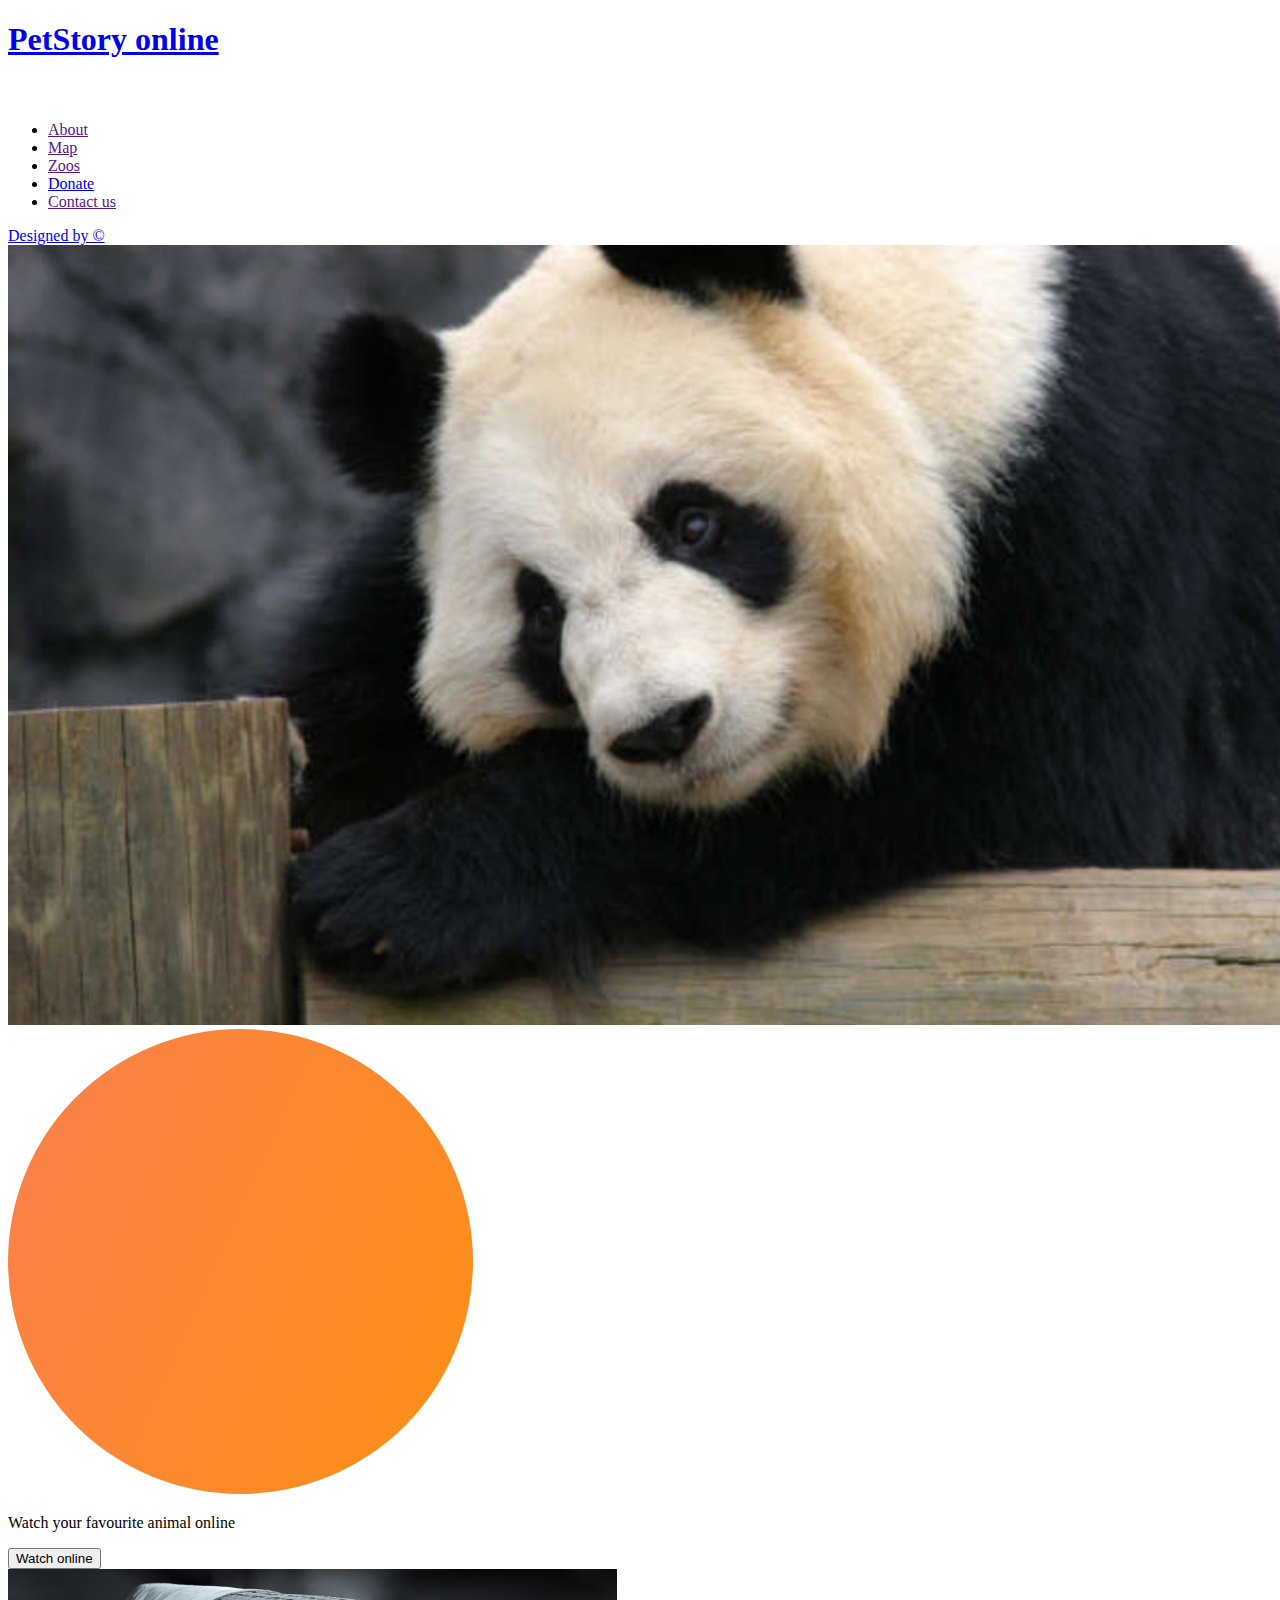
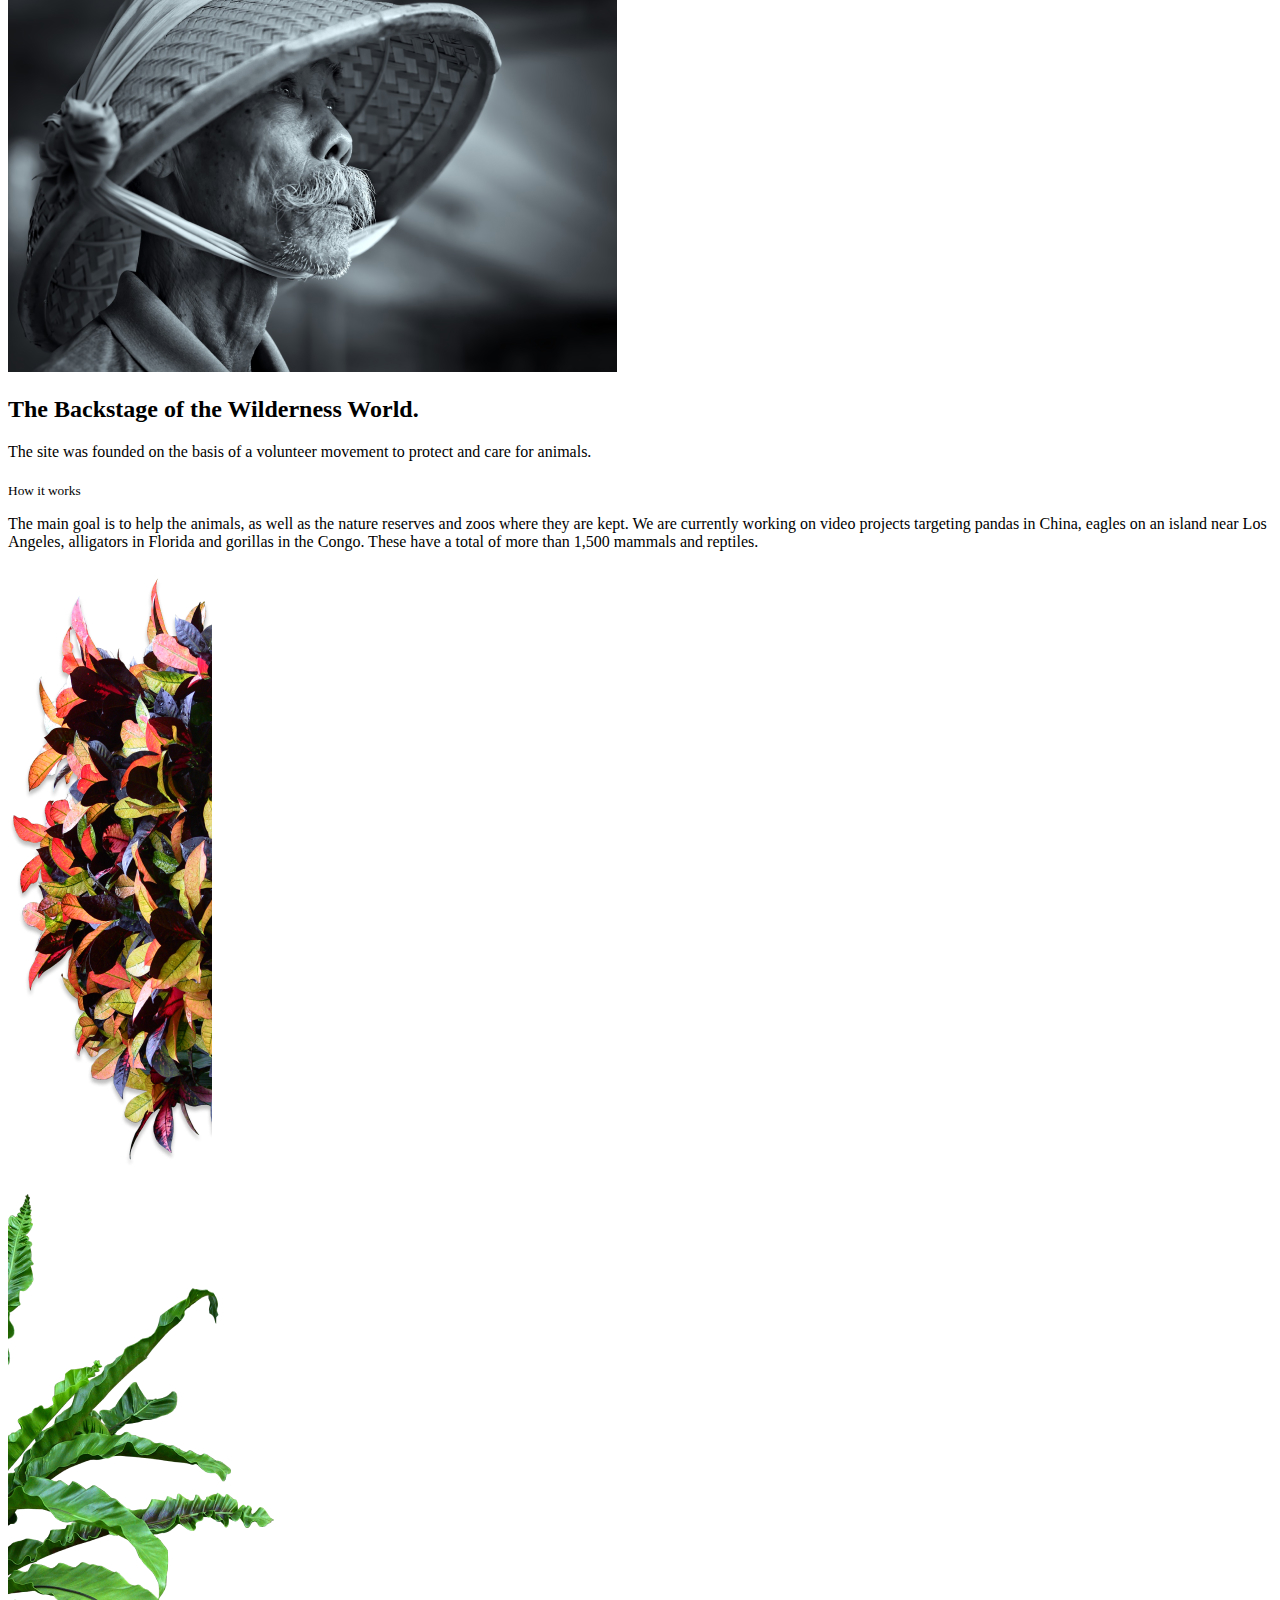
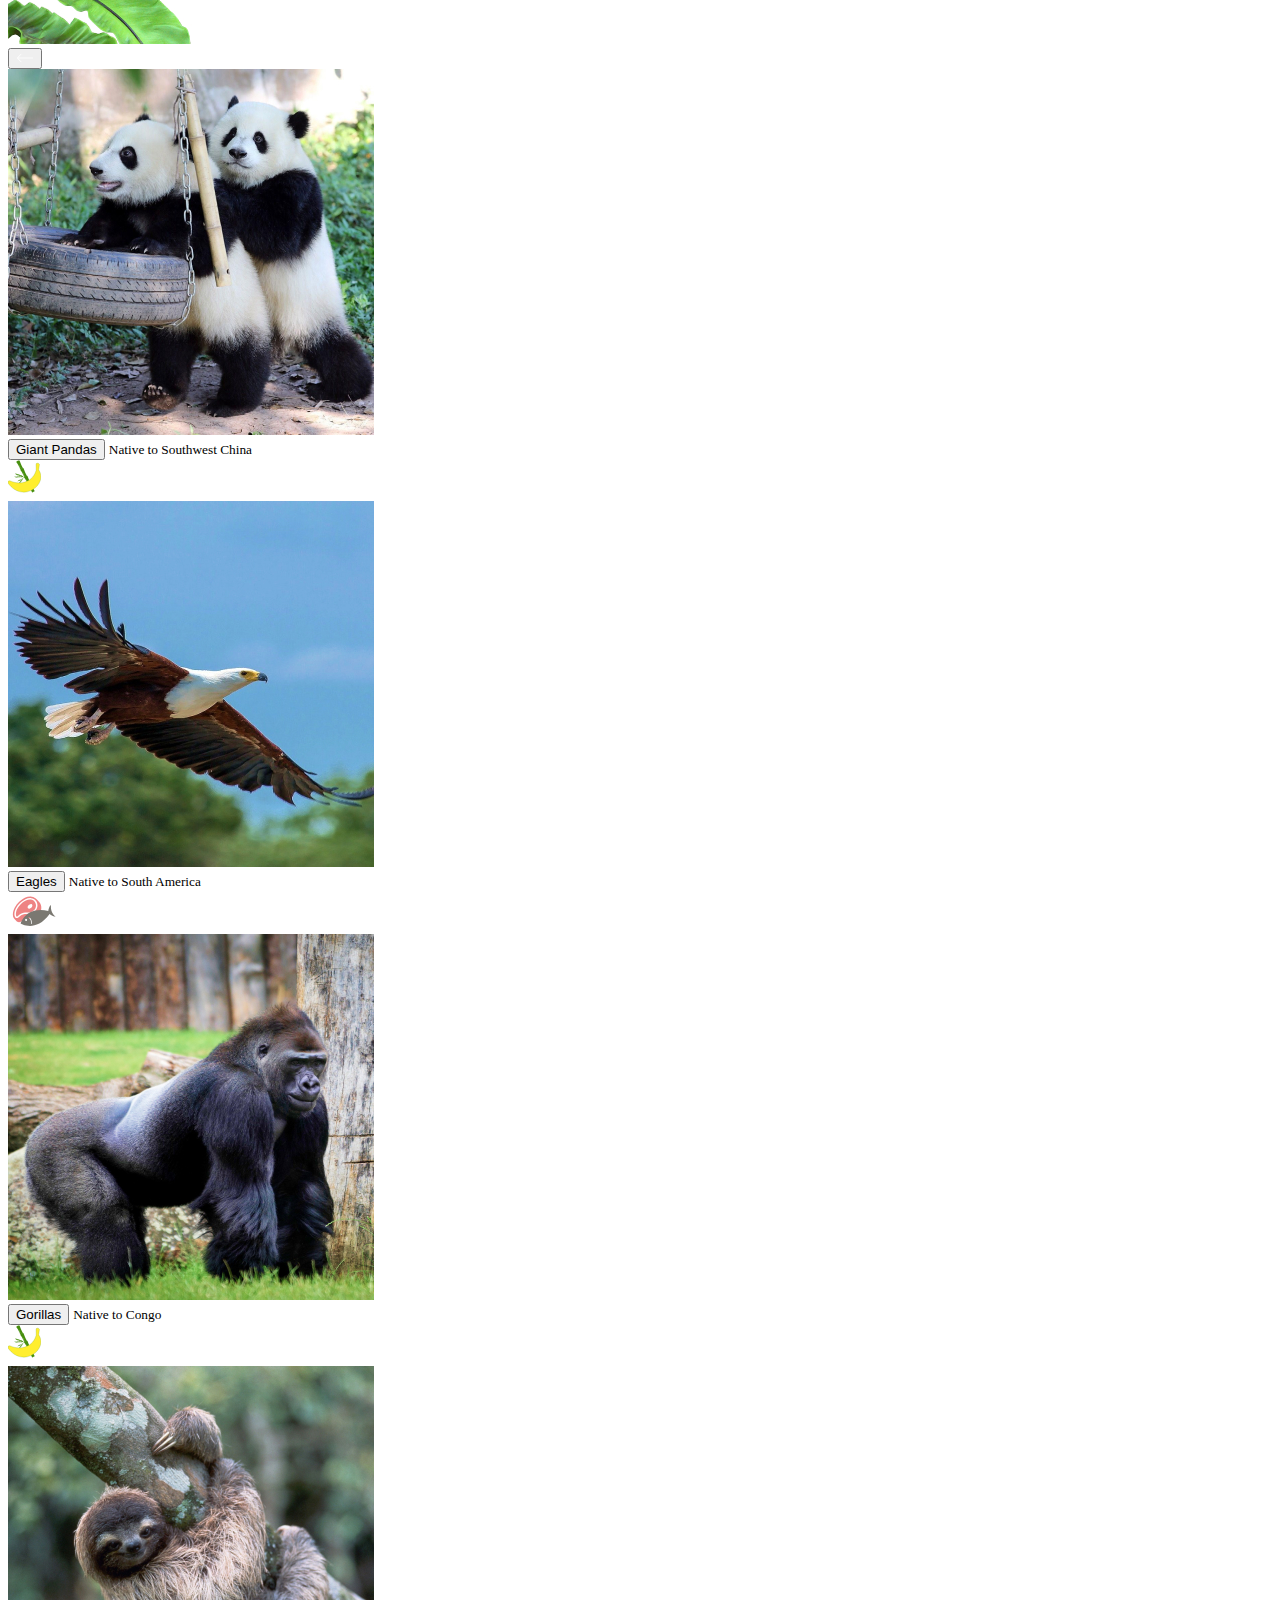
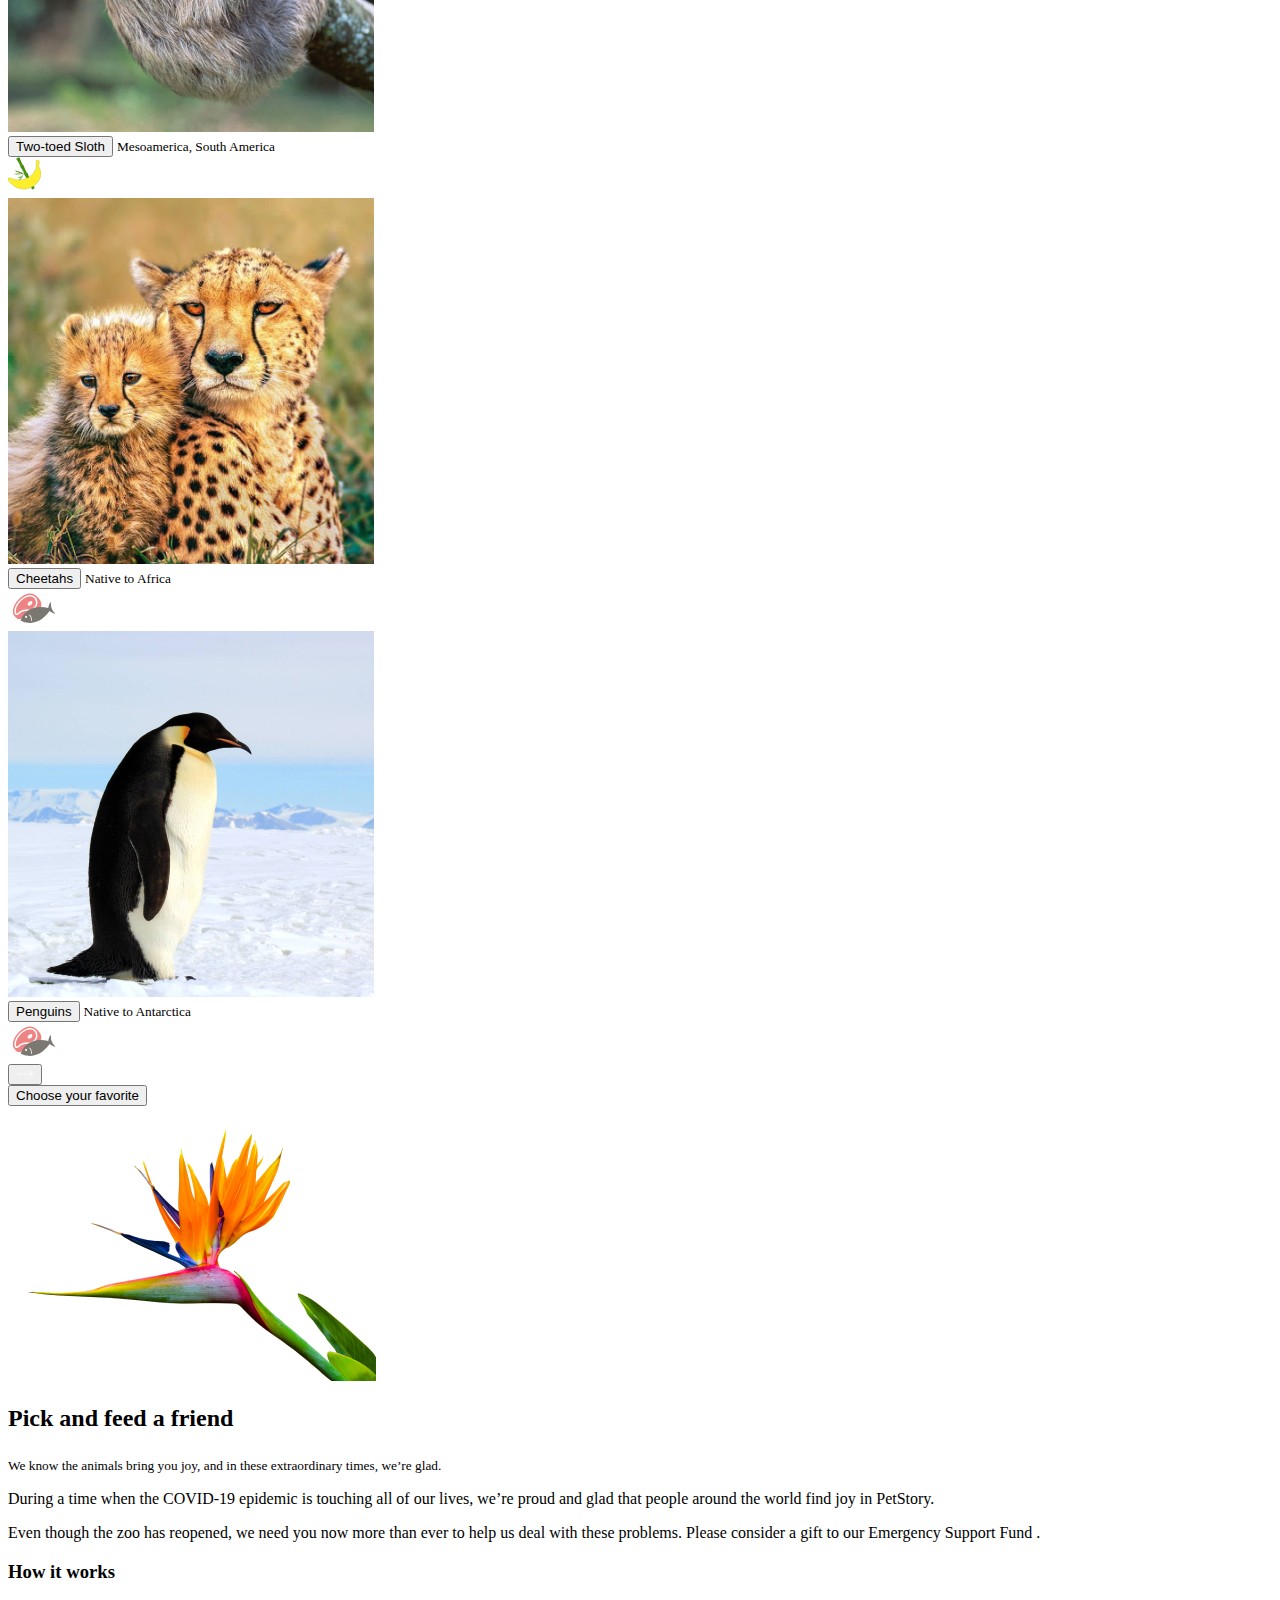
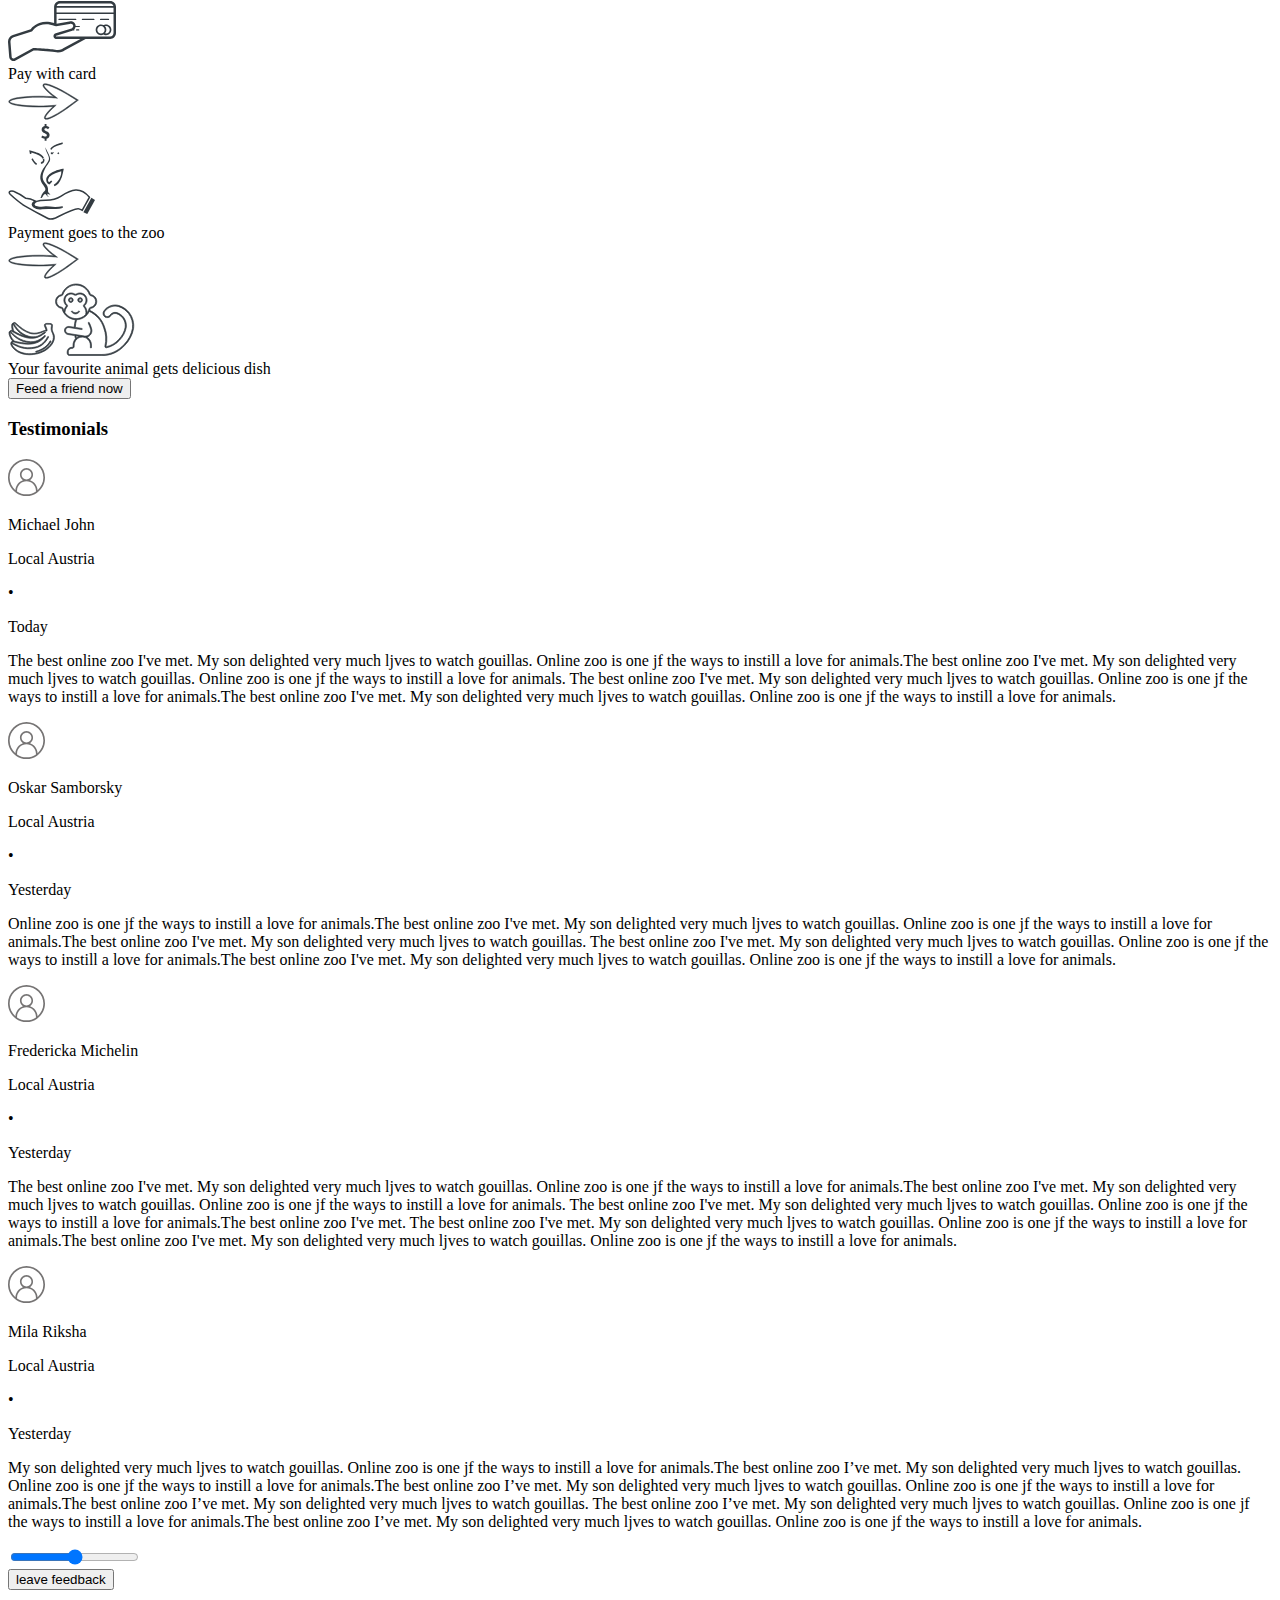
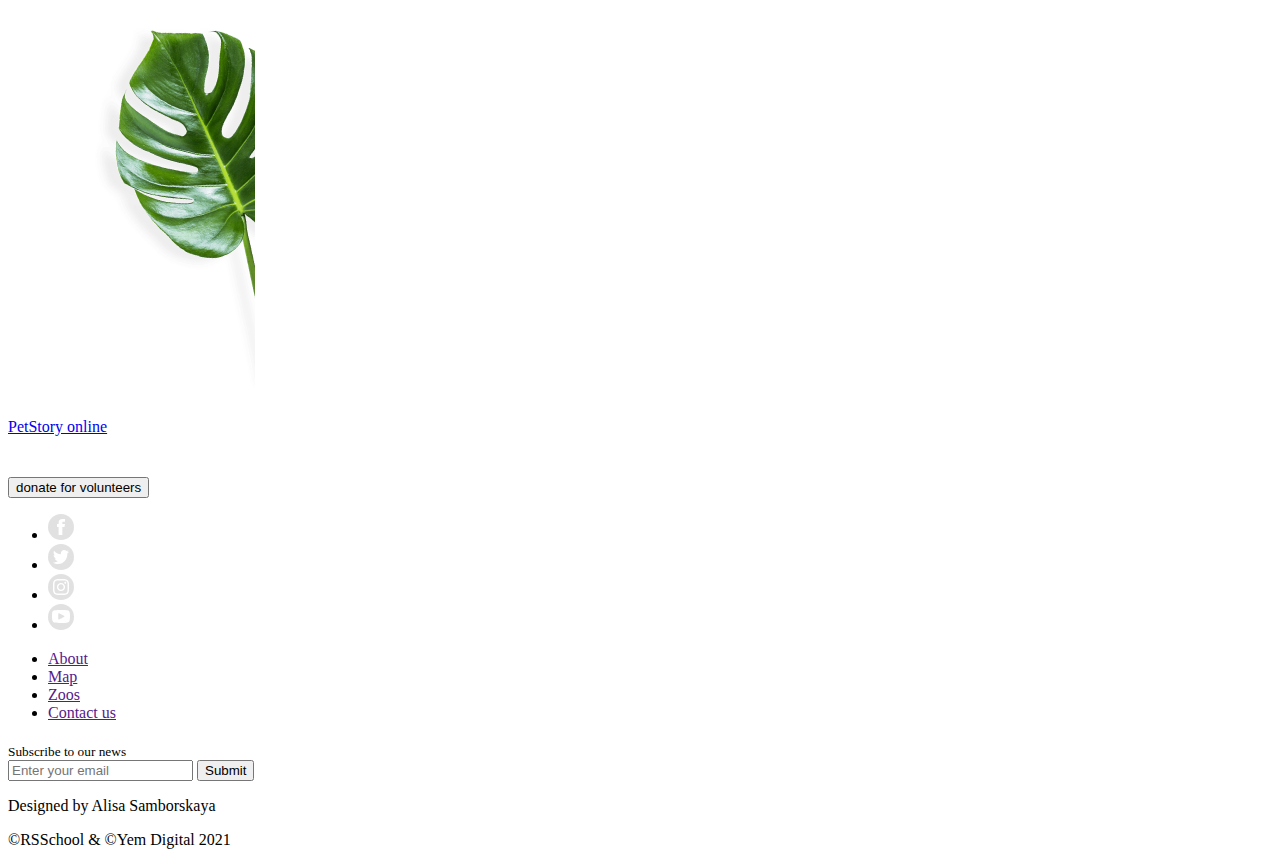
==== pages/petstory/index.html @ ee521a9a "feat: add html file petstory" ====
<!DOCTYPE html>
<html lang="en">
<head>
  <meta charset="UTF-8">
  <meta http-equiv="X-UA-Compatible" content="IE=edge">
  <meta name="viewport" content="width=device-width, initial-scale=1.0">
  <link rel="stylesheet" href="/pages/petstory/style.css">
  <link rel="preconnect" href="https://fonts.googleapis.com">
  <link rel="preconnect" href="https://fonts.gstatic.com" crossorigin>
  <link href="https://fonts.googleapis.com/css2?family=Roboto:wght@300;400;500;700&display=swap" rel="stylesheet">
  <title>Online ZOO</title>
</head>
<body>
  <div class="wrapper">
    <header class="header">
      <div class="header__container container">
        <nav class="header-menu">
          <div class="header-logo">
            <a href="/pages/petstory/index.html">
                <h1>PetStory online</h1>
            </a>
          </div>
          <div class="logo-bambuk">
            <img src="/assets/icons/header/bamboo.svg" alt="bamboo-icon">
          </div>
          <div>
            <ul class="menu-list">
              <li class="menu-item"><a class="menu-link"href="">About</a></li>
              <li class="menu-item"><a class="menu-link"href="">Map</a></li>
              <li class="menu-item"><a class="menu-link"href="">Zoos</a></li>
              <li class="menu-item"><a class="menu-link"href="/pages/donate/index.html">Donate</a></li>
              <li class="menu-item"><a class="menu-link"href="">Contact us</a></li>
            </ul>
          </div>
        </nav>
          <div class="header-designby">
            <a href="https://www.figma.com/file/jfEFwkXVj1WRq7sUHDr8os/PetStory-online">Designed by &#169</a>
          </div>
        </div>
      </header>
      </div>
        <main class="page">
          <section class="page-watchonline container">
            <div class="watchonline-mainimage">
              <img src="/assets/images/section watchonline/Giant Panda.jpeg" alt="Ellips">
            </div>
            <div class="watchonline-ellipse">
              <img src="/assets/images/section watchonline/Ellipse 6.svg" alt="Ellips">
            </div>
            <div class="watchonline-text">
              <p>Watch your <span>favourite</span> animal online</p>
            </div>
            <button class="watchonline-button button-orange button-orange_round" type="button">Watch online</button>
          </section>
          <section class="page-howitworks container">
            <div class="howitworks-block">
              <div class="howitworks-block_image">
                <img src="/assets/images/section howitworks/bamboo-cap.jpeg" alt="Ellips">
              </div>
              <div class="howitworks-block_text">
                <h2>The Backstage of the Wilderness World.</h2>
                <p>The site was founded on the basis of a volunteer movement to protect and care for animals.</p>
                <sub>How it works </sub>
                <p>The main goal is to help the animals, as well as the nature reserves and zoos where they are kept. We are currently working on video projects targeting pandas in China, eagles on an island near Los Angeles, alligators in Florida and gorillas in the Congo. These have a total of more than 1,500 mammals and reptiles.</p>
              </div>
            </div>
            <div class="howitworks-flower">
              <img src="/assets/images/section howitworks/flower_foto1.jpeg" alt="Flower">
            </div>
          </section>
          <section class="page-chooseanimal container">
            <div class="chooseanimal-flower_left">
              <img src="/assets/images/section chooseanimal/palm_foto.jpeg" alt="Palm">
            </div>
            <div class="chooseanimal-mainblock">
            <div class="chooseanimal-arrow">
              <button type="button"><img src="/assets/icons/section chooseanimal/arrow.svg" alt="Button with left arrow"></button>
            </div>
            <div class="chooseanimal-cards">
              <div class="chooseanimal-card">
                <div class="card-image">
                  <img src="/assets/images/section chooseanimal/giant-pandas.jpeg" alt="Giant pandas">
                </div>
                <div class="card-bottom">
                  <div class="bottom-text" >
                    <button class="bottom-button">Giant Pandas</button>
                    <small>Native to Southwest China</small>
                  </div>
                  <div class="bottom-icon">
                    <img src="/assets/icons/section chooseanimal/banana-bamboo_icon.svg" alt="Banana Icon">
                  </div>
                </div>
              </div>
              <div class="chooseanimal-card">
                <div class="card-image">
                  <img src="/assets/images/section chooseanimal/eagles.jpeg" alt="Eagles">
                </div>
                <div class="card-bottom">
                  <div class="bottom-text" >
                    <button class="bottom-button">Eagles</button>
                    <small>Native to South America</small>
                  </div>
                  <div class="bottom-icon">
                    <img src="/assets/icons/section chooseanimal/meet-fish_icon.svg" alt="Meat & Fish Icon">
                  </div>
                </div>
              </div>
              <div class="chooseanimal-card">
                <div class="card-image">
                  <img src="/assets/images/section chooseanimal/gorillas.jpeg" alt="Gorillas">
                </div>
                <div class="card-bottom">
                  <div class="bottom-text" >
                    <button class="bottom-button">Gorillas</button>
                    <small>Native to Congo</small>
                  </div>
                  <div class="bottom-icon">
                    <img src="/assets/icons/section chooseanimal/banana-bamboo_icon.svg" alt="Banana Icon">
                  </div>
                </div>
              </div>
              <div class="chooseanimal-card">
                <div class="card-image">
                  <img src="/assets/images/section chooseanimal/sloth.jpeg" alt="Sloth">
                </div>
                <div class="card-bottom">
                  <div class="bottom-text" >
                    <button class="bottom-button">Two-toed Sloth</button>
                    <small>Mesoamerica, South America</small>
                  </div>
                  <div class="bottom-icon">
                    <img src="/assets/icons/section chooseanimal/banana-bamboo_icon.svg" alt="BananaIcon">
                  </div>
                </div>
              </div>
              <div class="chooseanimal-card">
                <div class="card-image">
                  <img src="/assets/images/section chooseanimal/chitahs.png" alt="Cheetahs">
                </div>
                <div class="card-bottom">
                  <div class="bottom-text" >
                    <button class="bottom-button">Cheetahs</button>
                    <small>Native to Africa</small>
                  </div>
                  <div class="bottom-icon">
                    <img src="/assets/icons/section chooseanimal/meet-fish_icon.svg" alt="Meat & Fish Icon">
                  </div>
                </div>
              </div>
              <div class="chooseanimal-card">
                <div class="card-image">
                  <img src="/assets/images/section chooseanimal/penguins.jpeg" alt="Penguins">
                </div>
                <div class="card-bottom">
                  <div class="bottom-text" >
                    <button class="bottom-button">Penguins</button>
                    <small>Native to Antarctica</small>
                  </div>
                  <div class="bottom-icon">
                    <img src="/assets/icons/section chooseanimal/meet-fish_icon.svg" alt="Meat & Fish Icon">
                  </div>
                </div>
              </div>
            </div>
            <div class="chooseanimal-arrow">
              <button type="button"><img src="/assets/icons/section chooseanimal/arrow2.svg" alt="Button with right arrow"></button>
            </div>
            </div>
            <div class="chooseanima-button">
              <button class="button-orange button-orange_round" type="button">Choose your favorite</button>
            </div>
            <div class="chooseanimal-flower_right">
              <img src="/assets/images/section chooseanimal/strelitzia 1.jpeg" alt="Strelitzia">
            </div>
          </section>
          <section class="page-feedfriend container">
            <div class="feedfriend-mainblock">
              <div class="feedfriend-blocktext">
                <h2>Pick and feed a friend</h2>
                <div class="feedfriend-text">
                  <div class="text-firstpart">
                    <sub>We know the animals bring you joy, and in these extraordinary times, we’re glad.</sub>
                  </div>
                  <div class="text-secondpart">
                    <p>During a time when the COVID-19 epidemic is touching all of our lives, we’re proud and glad that people around the world find joy in PetStory.</p>
                  </div>
                  <div class="text-thirdpart">
                    <p>Even though the zoo has reopened, we need you now more than ever to help us deal with these problems. Please consider a gift to our Emergency Support Fund . </p>
                  </div>
                </div>
              </div>
              <div class="feedfriend-schema">
                <h3>How it works </h3>
                <div class="schema-cards">
                  <div class="schema-card">
                    <div class="card-icon"><img src="/assets/icons/section feedfriend/pay.svg" alt="Pay icon"></div>
                    <div class="card-iconpay">Pay with card</div>
                  </div>
                  <div class="card-iconarrow">
                    <img src="/assets/icons/section feedfriend/arrow.svg" alt="Arrow">
                  </div>
                  <div class="schema-card">
                    <div class="card-icon"><img src="/assets/icons/section feedfriend/zoo.svg" alt="Zoo icon"></div>
                    <div class="card-iconpay">Payment goes to the zoo</div>
                  </div>
                  <div class="card-iconarrow">
                    <img src="/assets/icons/section feedfriend/arrow.svg" alt="Arrow">
                  </div>
                  <div class="schema-card">
                    <div class="card-icon"><img src="/assets/icons/section feedfriend/monkey.svg" alt="Monkey icon"></div>
                    <div class="card-iconpay">Your favourite animal gets delicious dish</div>
                  </div>
                </div>
              </div>
            <div class="feedfriend-button">
              <button class="button-orange button-orange_round" type="button">Feed a friend now</button>
            </div>

            </div>
          </section>
          <section class="page-testimonials container">
            <div class="testimonials-mainblock">

              <h3>Testimonials</h3>

              <div class="testimonials-cards">
                <div class="testimonials-card">
                  <div class="testimonials-cardtop">
                    <div class="testimonials-cardicon">
                      <img src="/assets/icons/section testimonials/user_icon.svg" alt="User icon">
                    </div>
                    <div class="card-top top-text">
                      <div class="top-name"></div>
                      <p>Michael John</p>
                      <div class="top-country">
                        <p>Local Austria</p>
                        <p>•</p>
                        <p>Today</p>
                      </div>
                    </div>
                  </div>
                  <div class="top-details">
                    <p>The best online zoo I&apos;ve met. My son delighted very much ljves to watch gouillas. Online zoo is one jf the ways to instill a love for animals.The best online zoo I&apos;ve met. My son delighted very much ljves to watch gouillas. Online zoo is one jf the ways to instill a love for animals.
                      The best online zoo I&apos;ve met. My son delighted very much ljves to watch gouillas. Online zoo is one jf the ways to instill a love for animals.The best online zoo I&apos;ve met. My son delighted very much ljves to watch gouillas. Online zoo is one jf the ways to instill a love for animals.
                    </p>
                  </div>
                </div>
                <div class="testimonials-card">
                  <div class="testimonials-cardtop">
                    <div class="testimonials-cardicon">
                      <img src="/assets/icons/section testimonials/user_icon.svg" alt="User icon">
                    </div>
                    <div class="card-top top-text">
                      <div class="top-name"></div>
                      <p>Oskar Samborsky</p>
                      <div class="top-country">
                        <p>Local Austria</p>
                        <p>•</p>
                        <p>Yesterday</p>
                      </div>
                    </div>
                  </div>
                  <div class="top-details">
                    <p>Online zoo is one jf the ways to instill a love for animals.The best online zoo I&apos;ve met. My son delighted very much ljves to watch gouillas. Online zoo is one jf the ways to instill a love for animals.The best online zoo I&apos;ve met. My son delighted very much ljves to watch gouillas.
                      The best online zoo I&apos;ve met. My son delighted very much ljves to watch gouillas. Online zoo is one jf the ways to instill a love for animals.The best online zoo I&apos;ve met. My son delighted very much ljves to watch gouillas. Online zoo is one jf the ways to instill a love for animals.
                    </p>
                  </div>
                </div>
                <div class="testimonials-card">
                  <div class="testimonials-cardtop">
                    <div class="testimonials-cardicon">
                      <img src="/assets/icons/section testimonials/user_icon.svg" alt="User icon">
                    </div>
                    <div class="card-top top-text">
                      <div class="top-name"></div>
                      <p>Fredericka Michelin</p>
                      <div class="top-country">
                        <p>Local Austria</p>
                        <p>•</p>
                        <p>Yesterday</p>
                      </div>
                    </div>
                  </div>
                  <div class="top-details">
                    <p>The best online zoo I&apos;ve met. My son delighted very much ljves to watch gouillas. Online zoo is one jf the ways to instill a love for animals.The best online zoo I&apos;ve met. My son delighted very much ljves to watch gouillas. Online zoo is one jf the ways to instill a love for animals.
                      The best online zoo I&apos;ve met. My son delighted very much ljves to watch gouillas. Online zoo is one jf the ways to instill a love for animals.The best online zoo I&apos;ve met.
                      The best online zoo I&apos;ve met. My son delighted very much ljves to watch gouillas. Online zoo is one jf the ways to instill a love for animals.The best online zoo I&apos;ve met. My son delighted very much ljves to watch gouillas. Online zoo is one jf the ways to instill a love for animals.
                    </p>
                  </div>
                </div>
                <div class="testimonials-card">
                  <div class="testimonials-cardtop">
                    <div class="testimonials-cardicon">
                      <img src="/assets/icons/section testimonials/user_icon.svg" alt="User icon">
                    </div>
                    <div class="card-top top-text">
                      <div class="top-name"></div>
                      <p>Mila Riksha</p>
                      <div class="top-country">
                        <p>Local Austria</p>
                        <p>•</p>
                        <p>Yesterday</p>
                      </div>
                    </div>
                  </div>
                  <div class="top-details">
                    <p>My son delighted very much ljves to watch gouillas. Online zoo is one jf the ways to instill a love for animals.The best online zoo I’ve met. My son delighted very much ljves to watch gouillas. Online zoo is one jf the ways to instill a love for animals.The best online zoo I’ve met. My son delighted very much ljves to watch gouillas. Online zoo is one jf the ways to instill a love for animals.The best online zoo I’ve met. My son delighted very much ljves to watch gouillas.
                      The best online zoo I’ve met. My son delighted very much ljves to watch gouillas. Online zoo is one jf the ways to instill a love for animals.The best online zoo I’ve met. My son delighted very much ljves to watch gouillas. Online zoo is one jf the ways to instill a love for animals.
                    </p>
                  </div>
                </div>
              </div>
              <div class="testimonials-progressbar">
                <input type="range">
              </div>
              <div class="testimonials-button">
                <button class="button-orange" type="button">leave feedback</button>
              </div>
              <div class="testimonials-flower">
                <img src="/assets/images/section testimonials/leav_foto.jpeg" alt="Leaf">
              </div>
            </section>
          </div>
        </main>
        <footer class="footer container">
          <div class="footer-mainblock">
            <div class="footer-contactus">
              <div class="footer-logo">
                <a href="/pages/petstory/index.html">
                <p>PetStory online</p>
                </a>
              </div>
              <div class="footerlogo-bambuk">
                <img src="/assets/icons/header/bamboo.svg" alt="bamboo-icon">
              </div>
              <div class="footer-button">
                <button class="button-orange" type="button">donate for volunteers</button>
              </div>
              <div class="footer-contactlist">
                <ul>
                  <li class="contactlist-item"><img src="/assets/icons/footer/facebook.svg" alt="Facebook"></li>
                  <li class="contactlist-item"><img src="/assets/icons/footer/twitter.svg" alt="Twitter"></li>
                  <li class="contactlist-item"><img src="/assets/icons/footer/instagram.svg" alt="Instagram"></li>
                  <li class="contactlist-item"><img src="/assets/icons/footer/youtube.svg" alt="YouTube"></li>
                </ul>
              </div>
            </div>

            <div class="footer-navigation">
              <nav>
                <ul class="footernav-list">
                  <li class="footernav-item"><a class="menu-link"href="">About</a></li>
                  <li class="footernav-item"><a class="menu-link"href="">Map</a></li>
                  <li class="footernav-item"><a class="menu-link"href="">Zoos</a></li>
                  <li class="footernav-item"><a class="menu-link"href="">Contact us</a></li>
                </ul>
              </nav>
            </div>
            <div class="footer-subscribe">
              <div class="footersub">
                <sub>Subscribe to our news</sub>
                <div class="footersubs-email">
                  <input type="email" placeholder="Enter your email" >
                  <button type="button">Submit</button>
                </div>
              </div>
              <div class="footer-designedby">
                <p>Designed by Alisa Samborskaya</p>
                <p>©RSSchool & ©Yem Digital 2021</p>
              </div>
            </div>
          </div>
        </footer>
  </div>
</body>
</html>
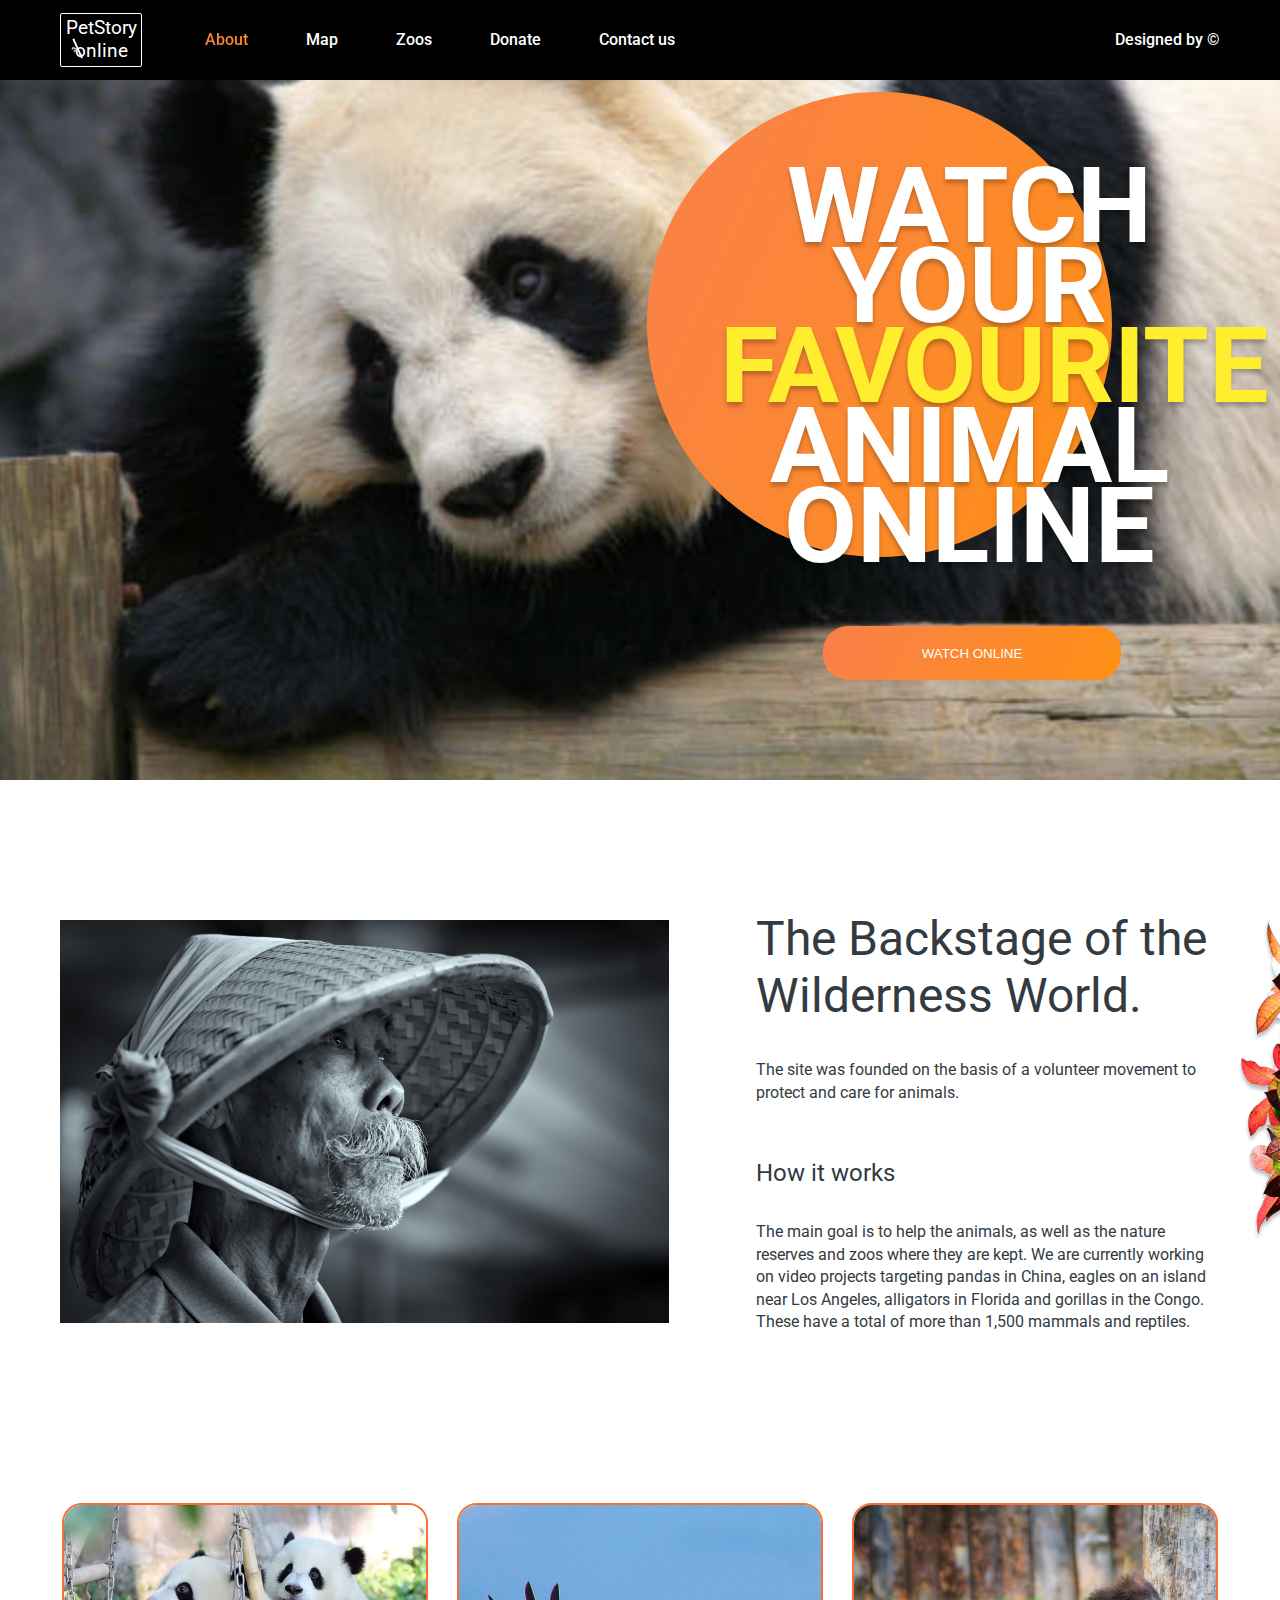
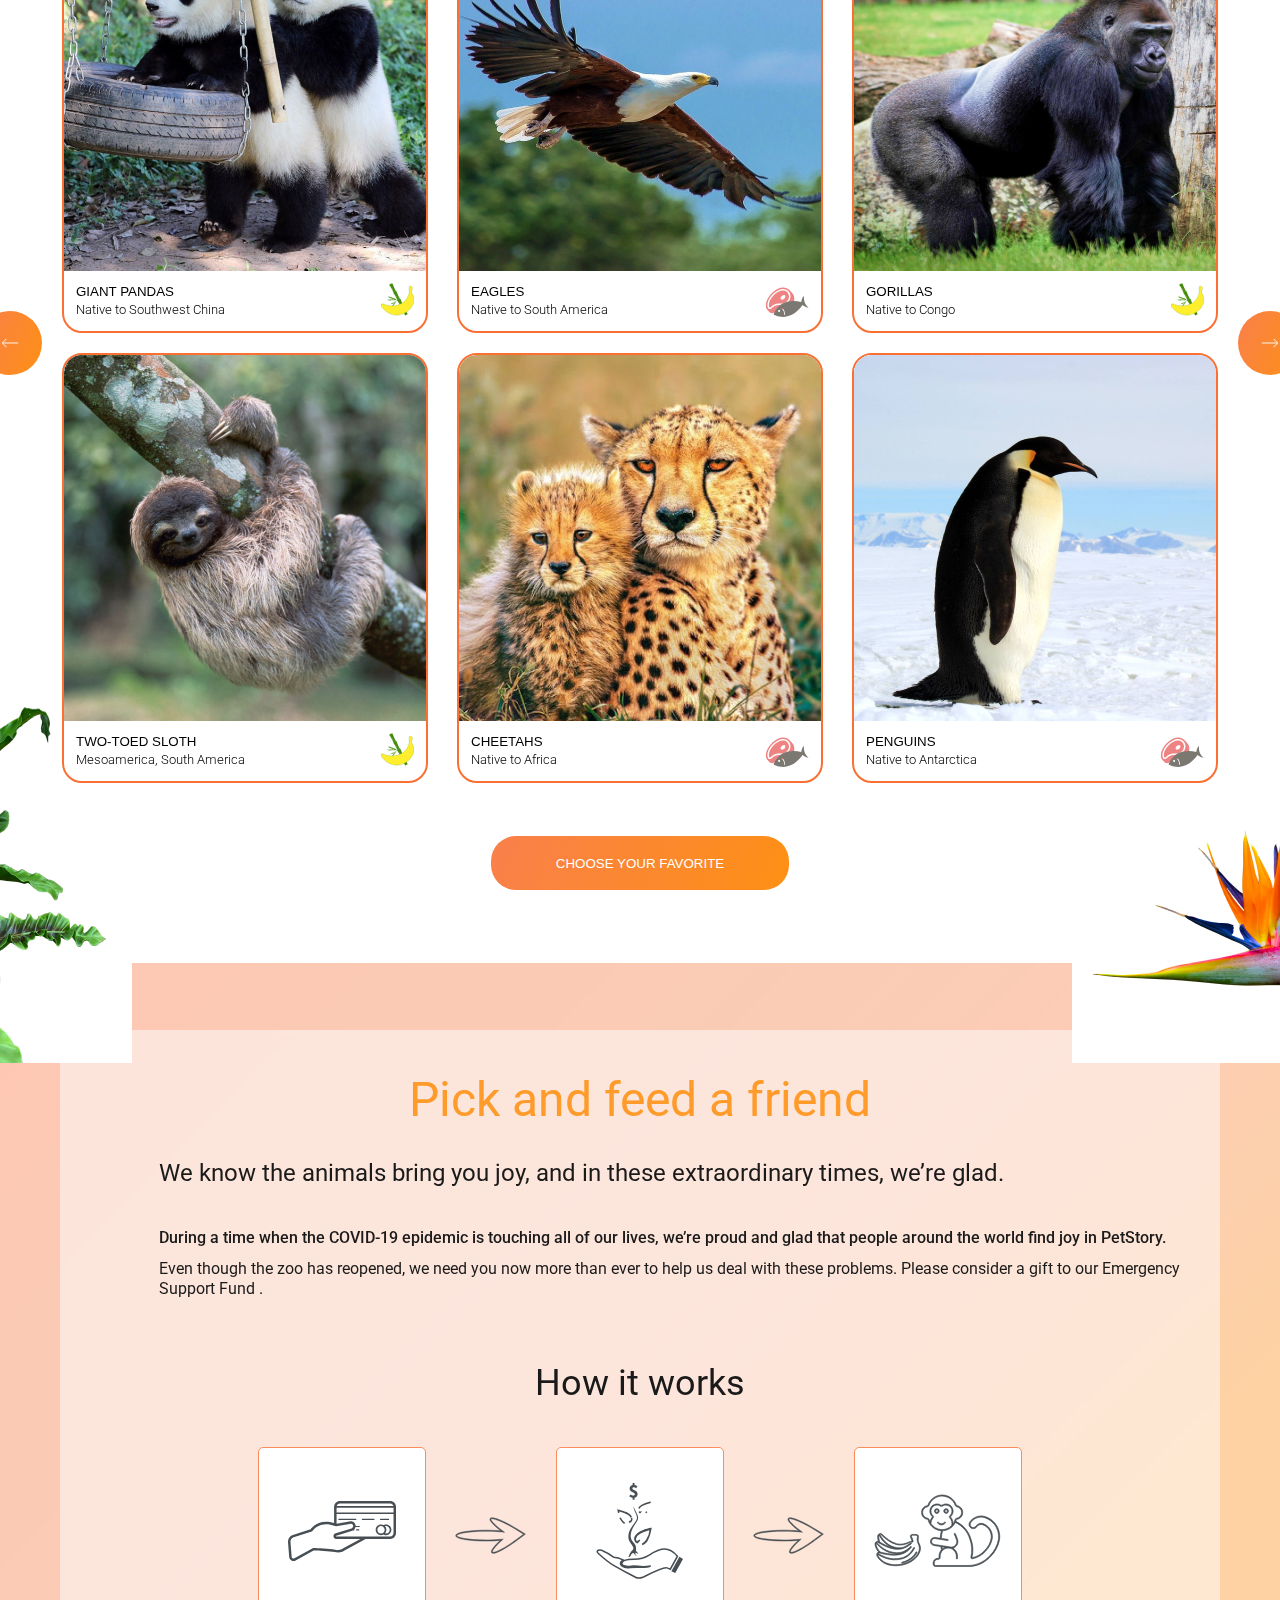
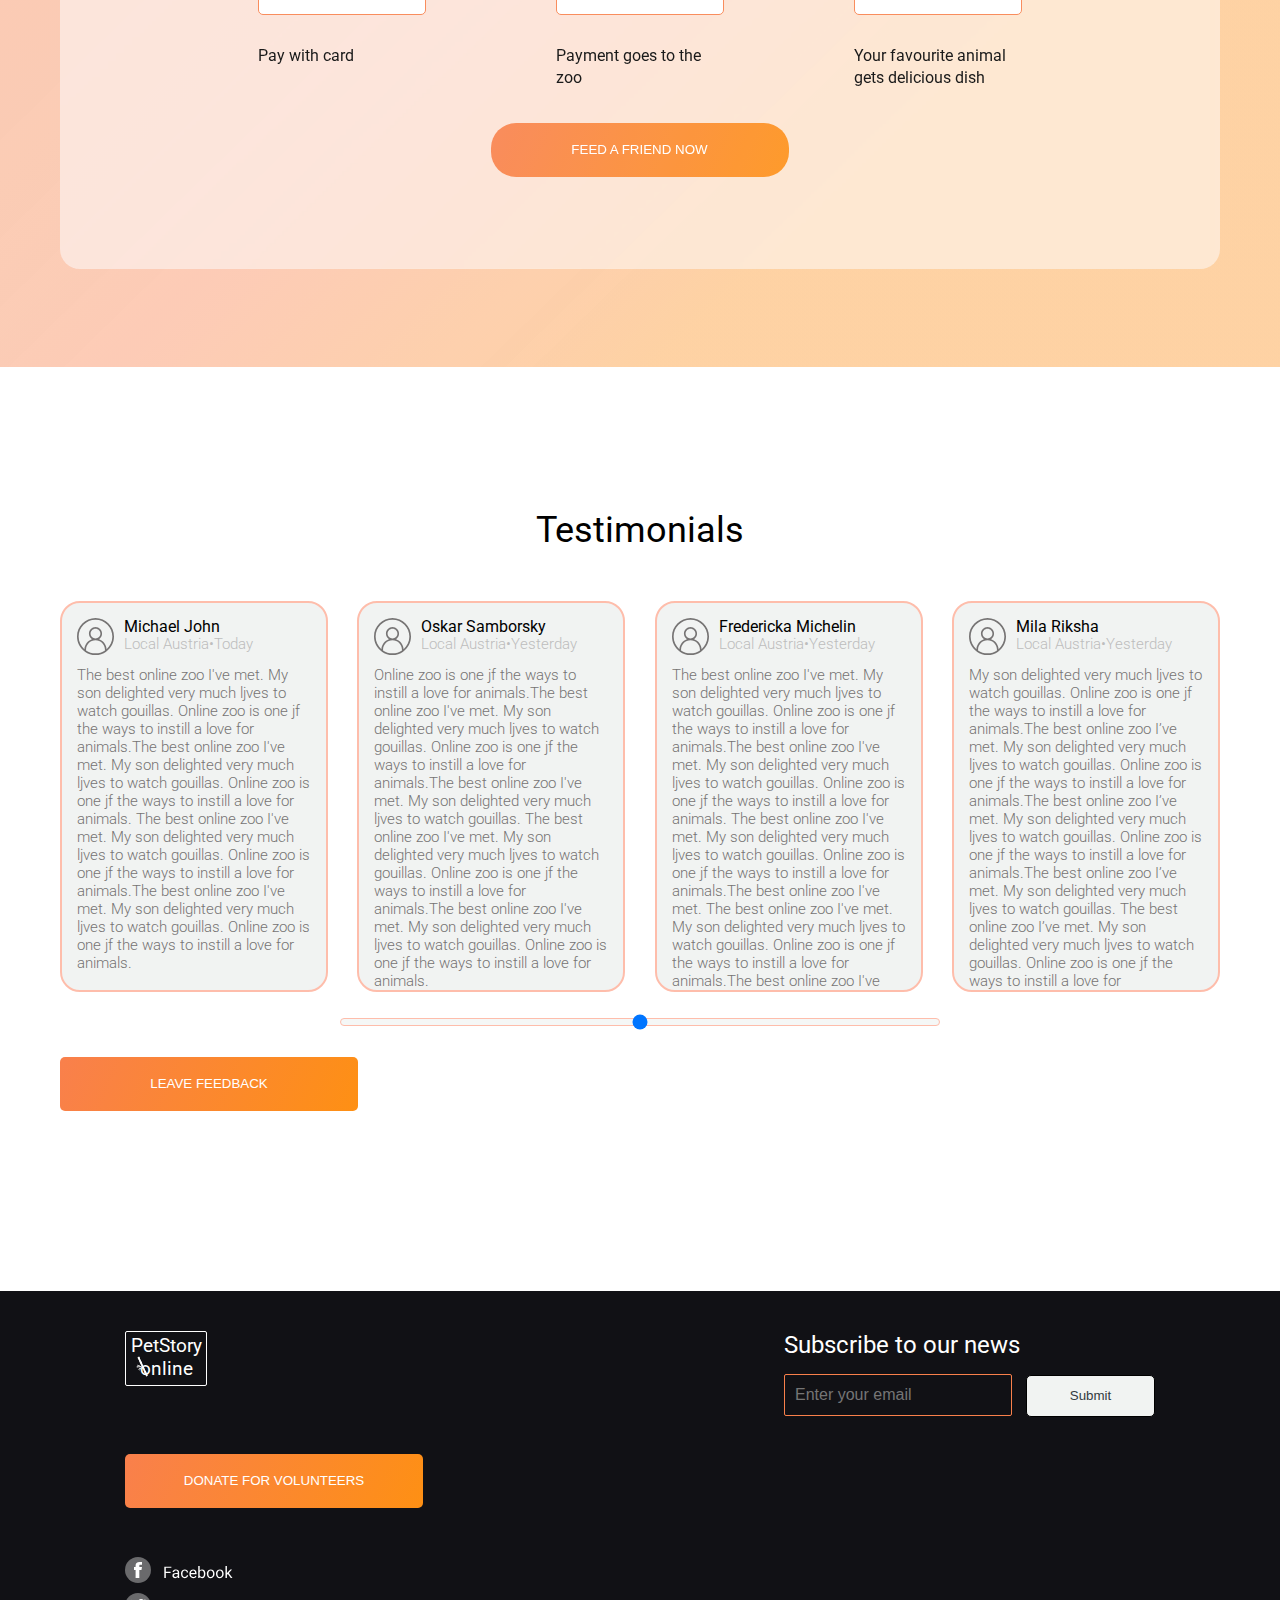
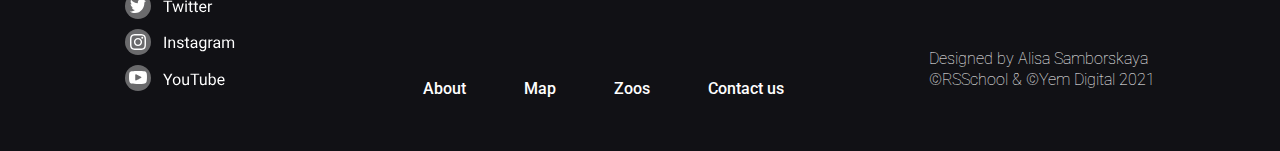
==== commit b738c4d7: "refactor: styles and button position" ====
--- a/pages/petstory/index.html
+++ b/pages/petstory/index.html
@@ -33,344 +33,342 @@
             </ul>
           </div>
         </nav>
-          <div class="header-designby">
-            <a href="https://www.figma.com/file/jfEFwkXVj1WRq7sUHDr8os/PetStory-online">Designed by &#169</a>
-          </div>
-        </div>
-      </header>
+        <div class="header-designby">
+          <a href="https://www.figma.com/file/jfEFwkXVj1WRq7sUHDr8os/PetStory-online">Designed by &#169</a>
+        </div>
       </div>
-        <main class="page">
-          <section class="page-watchonline container">
-            <div class="watchonline-mainimage">
-              <img src="/assets/images/section watchonline/Giant Panda.jpeg" alt="Ellips">
-            </div>
-            <div class="watchonline-ellipse">
-              <img src="/assets/images/section watchonline/Ellipse 6.svg" alt="Ellips">
-            </div>
-            <div class="watchonline-text">
-              <p>Watch your <span>favourite</span> animal online</p>
-            </div>
-            <button class="watchonline-button button-orange button-orange_round" type="button">Watch online</button>
-          </section>
-          <section class="page-howitworks container">
-            <div class="howitworks-block">
-              <div class="howitworks-block_image">
-                <img src="/assets/images/section howitworks/bamboo-cap.jpeg" alt="Ellips">
-              </div>
-              <div class="howitworks-block_text">
-                <h2>The Backstage of the Wilderness World.</h2>
-                <p>The site was founded on the basis of a volunteer movement to protect and care for animals.</p>
-                <sub>How it works </sub>
-                <p>The main goal is to help the animals, as well as the nature reserves and zoos where they are kept. We are currently working on video projects targeting pandas in China, eagles on an island near Los Angeles, alligators in Florida and gorillas in the Congo. These have a total of more than 1,500 mammals and reptiles.</p>
-              </div>
-            </div>
-            <div class="howitworks-flower">
-              <img src="/assets/images/section howitworks/flower_foto1.jpeg" alt="Flower">
-            </div>
-          </section>
-          <section class="page-chooseanimal container">
-            <div class="chooseanimal-flower_left">
-              <img src="/assets/images/section chooseanimal/palm_foto.jpeg" alt="Palm">
-            </div>
-            <div class="chooseanimal-mainblock">
-            <div class="chooseanimal-arrow">
-              <button type="button"><img src="/assets/icons/section chooseanimal/arrow.svg" alt="Button with left arrow"></button>
-            </div>
-            <div class="chooseanimal-cards">
-              <div class="chooseanimal-card">
-                <div class="card-image">
-                  <img src="/assets/images/section chooseanimal/giant-pandas.jpeg" alt="Giant pandas">
-                </div>
-                <div class="card-bottom">
-                  <div class="bottom-text" >
-                    <button class="bottom-button">Giant Pandas</button>
-                    <small>Native to Southwest China</small>
+    </header>
+    <main class="page">
+      <section class="page-watchonline container">
+        <div class="watchonline-mainimage">
+          <img src="/assets/images/section watchonline/Giant Panda.jpeg" alt="Ellips">
+        </div>
+        <div class="watchonline-ellipse">
+          <img src="/assets/images/section watchonline/Ellipse 6.svg" alt="Ellips">
+        </div>
+        <div class="watchonline-text">
+          <p>Watch your <span>favourite</span> animal online</p>
+        </div>
+        <button class="watchonline-button button-orange button-orange_round" type="button">Watch online</button>
+      </section>
+      <section class="page-howitworks container">
+        <div class="howitworks-block">
+          <div class="howitworks-block_image">
+            <img src="/assets/images/section howitworks/bamboo-cap.jpeg" alt="Ellips">
+          </div>
+          <div class="howitworks-block_text">
+            <h2>The Backstage of the Wilderness World.</h2>
+            <p>The site was founded on the basis of a volunteer movement to protect and care for animals.</p>
+            <sub>How it works </sub>
+            <p>The main goal is to help the animals, as well as the nature reserves and zoos where they are kept. We are currently working on video projects targeting pandas in China, eagles on an island near Los Angeles, alligators in Florida and gorillas in the Congo. These have a total of more than 1,500 mammals and reptiles.</p>
+          </div>
+        </div>
+        <div class="howitworks-flower">
+          <img src="/assets/images/section howitworks/flower_foto1.jpeg" alt="Flower">
+        </div>
+      </section>
+      <section class="page-chooseanimal container">
+        <div class="chooseanimal-flower_left">
+          <img src="/assets/images/section chooseanimal/palm_foto.jpeg" alt="Palm">
+        </div>
+        <div class="chooseanimal-mainblock">
+        <div class="chooseanimal-arrow">
+          <button type="button"><img src="/assets/icons/section chooseanimal/arrow.svg" alt="Button with left arrow"></button>
+        </div>
+        <div class="chooseanimal-cards">
+          <div class="chooseanimal-card">
+            <div class="card-image">
+              <img src="/assets/images/section chooseanimal/giant-pandas.jpeg" alt="Giant pandas">
+            </div>
+            <div class="card-bottom">
+              <div class="bottom-text" >
+                <button class="bottom-button">Giant Pandas</button>
+                <small>Native to Southwest China</small>
+              </div>
+              <div class="bottom-icon">
+                <img src="/assets/icons/section chooseanimal/banana-bamboo_icon.svg" alt="Banana Icon">
+              </div>
+            </div>
+          </div>
+          <div class="chooseanimal-card">
+            <div class="card-image">
+              <img src="/assets/images/section chooseanimal/eagles.jpeg" alt="Eagles">
+            </div>
+            <div class="card-bottom">
+              <div class="bottom-text" >
+                <button class="bottom-button">Eagles</button>
+                <small>Native to South America</small>
+              </div>
+              <div class="bottom-icon">
+                <img src="/assets/icons/section chooseanimal/meet-fish_icon.svg" alt="Meat & Fish Icon">
+              </div>
+            </div>
+          </div>
+          <div class="chooseanimal-card">
+            <div class="card-image">
+              <img src="/assets/images/section chooseanimal/gorillas.jpeg" alt="Gorillas">
+            </div>
+            <div class="card-bottom">
+              <div class="bottom-text" >
+                <button class="bottom-button">Gorillas</button>
+                <small>Native to Congo</small>
+              </div>
+              <div class="bottom-icon">
+                <img src="/assets/icons/section chooseanimal/banana-bamboo_icon.svg" alt="Banana Icon">
+              </div>
+            </div>
+          </div>
+          <div class="chooseanimal-card">
+            <div class="card-image">
+              <img src="/assets/images/section chooseanimal/sloth.jpeg" alt="Sloth">
+            </div>
+            <div class="card-bottom">
+              <div class="bottom-text" >
+                <button class="bottom-button">Two-toed Sloth</button>
+                <small>Mesoamerica, South America</small>
+              </div>
+              <div class="bottom-icon">
+                <img src="/assets/icons/section chooseanimal/banana-bamboo_icon.svg" alt="BananaIcon">
+              </div>
+            </div>
+          </div>
+          <div class="chooseanimal-card">
+            <div class="card-image">
+              <img src="/assets/images/section chooseanimal/chitahs.png" alt="Cheetahs">
+            </div>
+            <div class="card-bottom">
+              <div class="bottom-text" >
+                <button class="bottom-button">Cheetahs</button>
+                <small>Native to Africa</small>
+              </div>
+              <div class="bottom-icon">
+                <img src="/assets/icons/section chooseanimal/meet-fish_icon.svg" alt="Meat & Fish Icon">
+              </div>
+            </div>
+          </div>
+          <div class="chooseanimal-card">
+            <div class="card-image">
+              <img src="/assets/images/section chooseanimal/penguins.jpeg" alt="Penguins">
+            </div>
+            <div class="card-bottom">
+              <div class="bottom-text" >
+                <button class="bottom-button">Penguins</button>
+                <small>Native to Antarctica</small>
+              </div>
+              <div class="bottom-icon">
+                <img src="/assets/icons/section chooseanimal/meet-fish_icon.svg" alt="Meat & Fish Icon">
+              </div>
+            </div>
+          </div>
+        </div>
+        <div class="chooseanimal-arrow">
+          <button type="button"><img src="/assets/icons/section chooseanimal/arrow2.svg" alt="Button with right arrow"></button>
+        </div>
+        </div>
+        <div class="chooseanima-button">
+          <button class="button-orange button-orange_round" type="button">Choose your favorite</button>
+        </div>
+        <div class="chooseanimal-flower_right">
+          <img src="/assets/images/section chooseanimal/strelitzia 1.jpeg" alt="Strelitzia">
+        </div>
+      </section>
+      <section class="page-feedfriend container">
+        <div class="feedfriend-mainblock">
+          <div class="feedfriend-blocktext">
+            <h2>Pick and feed a friend</h2>
+            <div class="feedfriend-text">
+              <div class="text-firstpart">
+                <sub>We know the animals bring you joy, and in these extraordinary times, we’re glad.</sub>
+              </div>
+              <div class="text-secondpart">
+                <p>During a time when the COVID-19 epidemic is touching all of our lives, we’re proud and glad that people around the world find joy in PetStory.</p>
+              </div>
+              <div class="text-thirdpart">
+                <p>Even though the zoo has reopened, we need you now more than ever to help us deal with these problems. Please consider a gift to our Emergency Support Fund . </p>
+              </div>
+            </div>
+          </div>
+          <div class="feedfriend-schema">
+            <h3>How it works </h3>
+            <div class="schema-cards">
+              <div class="schema-card">
+                <div class="card-icon"><img src="/assets/icons/section feedfriend/pay.svg" alt="Pay icon"></div>
+                <div class="card-iconpay">Pay with card</div>
+              </div>
+              <div class="card-iconarrow">
+                <img src="/assets/icons/section feedfriend/arrow.svg" alt="Arrow">
+              </div>
+              <div class="schema-card">
+                <div class="card-icon"><img src="/assets/icons/section feedfriend/zoo.svg" alt="Zoo icon"></div>
+                <div class="card-iconpay">Payment goes to the zoo</div>
+              </div>
+              <div class="card-iconarrow">
+                <img src="/assets/icons/section feedfriend/arrow.svg" alt="Arrow">
+              </div>
+              <div class="schema-card">
+                <div class="card-icon"><img src="/assets/icons/section feedfriend/monkey.svg" alt="Monkey icon"></div>
+                <div class="card-iconpay">Your favourite animal gets delicious dish</div>
+              </div>
+            </div>
+          </div>
+        <div class="feedfriend-button">
+          <button class="button-orange button-orange_round" type="button">Feed a friend now</button>
+        </div>
+
+        </div>
+      </section>
+      <section class="page-testimonials container">
+        <div class="testimonials-mainblock">
+          <h3>Testimonials</h3>
+          <div class="testimonials-cards">
+            <div class="testimonials-card">
+              <div class="testimonials-cardtop">
+                <div class="testimonials-cardicon">
+                  <img src="/assets/icons/section testimonials/user_icon.svg" alt="User icon">
+                </div>
+                <div class="card-top top-text">
+                  <div class="top-name"></div>
+                  <p>Michael John</p>
+                  <div class="top-country">
+                    <p>Local Austria</p>
+                    <p>•</p>
+                    <p>Today</p>
                   </div>
-                  <div class="bottom-icon">
-                    <img src="/assets/icons/section chooseanimal/banana-bamboo_icon.svg" alt="Banana Icon">
+                </div>
+              </div>
+              <div class="top-details">
+                <p>The best online zoo I&apos;ve met. My son delighted very much ljves to watch gouillas. Online zoo is one jf the ways to instill a love for animals.The best online zoo I&apos;ve met. My son delighted very much ljves to watch gouillas. Online zoo is one jf the ways to instill a love for animals.
+                  The best online zoo I&apos;ve met. My son delighted very much ljves to watch gouillas. Online zoo is one jf the ways to instill a love for animals.The best online zoo I&apos;ve met. My son delighted very much ljves to watch gouillas. Online zoo is one jf the ways to instill a love for animals.
+                </p>
+              </div>
+            </div>
+            <div class="testimonials-card">
+              <div class="testimonials-cardtop">
+                <div class="testimonials-cardicon">
+                  <img src="/assets/icons/section testimonials/user_icon.svg" alt="User icon">
+                </div>
+                <div class="card-top top-text">
+                  <div class="top-name"></div>
+                  <p>Oskar Samborsky</p>
+                  <div class="top-country">
+                    <p>Local Austria</p>
+                    <p>•</p>
+                    <p>Yesterday</p>
                   </div>
                 </div>
               </div>
-              <div class="chooseanimal-card">
-                <div class="card-image">
-                  <img src="/assets/images/section chooseanimal/eagles.jpeg" alt="Eagles">
-                </div>
-                <div class="card-bottom">
-                  <div class="bottom-text" >
-                    <button class="bottom-button">Eagles</button>
-                    <small>Native to South America</small>
+              <div class="top-details">
+                <p>Online zoo is one jf the ways to instill a love for animals.The best online zoo I&apos;ve met. My son delighted very much ljves to watch gouillas. Online zoo is one jf the ways to instill a love for animals.The best online zoo I&apos;ve met. My son delighted very much ljves to watch gouillas.
+                  The best online zoo I&apos;ve met. My son delighted very much ljves to watch gouillas. Online zoo is one jf the ways to instill a love for animals.The best online zoo I&apos;ve met. My son delighted very much ljves to watch gouillas. Online zoo is one jf the ways to instill a love for animals.
+                </p>
+              </div>
+            </div>
+            <div class="testimonials-card">
+              <div class="testimonials-cardtop">
+                <div class="testimonials-cardicon">
+                  <img src="/assets/icons/section testimonials/user_icon.svg" alt="User icon">
+                </div>
+                <div class="card-top top-text">
+                  <div class="top-name"></div>
+                  <p>Fredericka Michelin</p>
+                  <div class="top-country">
+                    <p>Local Austria</p>
+                    <p>•</p>
+                    <p>Yesterday</p>
                   </div>
-                  <div class="bottom-icon">
-                    <img src="/assets/icons/section chooseanimal/meet-fish_icon.svg" alt="Meat & Fish Icon">
+                </div>
+              </div>
+              <div class="top-details">
+                <p>The best online zoo I&apos;ve met. My son delighted very much ljves to watch gouillas. Online zoo is one jf the ways to instill a love for animals.The best online zoo I&apos;ve met. My son delighted very much ljves to watch gouillas. Online zoo is one jf the ways to instill a love for animals.
+                  The best online zoo I&apos;ve met. My son delighted very much ljves to watch gouillas. Online zoo is one jf the ways to instill a love for animals.The best online zoo I&apos;ve met.
+                  The best online zoo I&apos;ve met. My son delighted very much ljves to watch gouillas. Online zoo is one jf the ways to instill a love for animals.The best online zoo I&apos;ve met. My son delighted very much ljves to watch gouillas. Online zoo is one jf the ways to instill a love for animals.
+                </p>
+              </div>
+            </div>
+            <div class="testimonials-card">
+              <div class="testimonials-cardtop">
+                <div class="testimonials-cardicon">
+                  <img src="/assets/icons/section testimonials/user_icon.svg" alt="User icon">
+                </div>
+                <div class="card-top top-text">
+                  <div class="top-name"></div>
+                  <p>Mila Riksha</p>
+                  <div class="top-country">
+                    <p>Local Austria</p>
+                    <p>•</p>
+                    <p>Yesterday</p>
                   </div>
                 </div>
               </div>
-              <div class="chooseanimal-card">
-                <div class="card-image">
-                  <img src="/assets/images/section chooseanimal/gorillas.jpeg" alt="Gorillas">
-                </div>
-                <div class="card-bottom">
-                  <div class="bottom-text" >
-                    <button class="bottom-button">Gorillas</button>
-                    <small>Native to Congo</small>
-                  </div>
-                  <div class="bottom-icon">
-                    <img src="/assets/icons/section chooseanimal/banana-bamboo_icon.svg" alt="Banana Icon">
-                  </div>
-                </div>
-              </div>
-              <div class="chooseanimal-card">
-                <div class="card-image">
-                  <img src="/assets/images/section chooseanimal/sloth.jpeg" alt="Sloth">
-                </div>
-                <div class="card-bottom">
-                  <div class="bottom-text" >
-                    <button class="bottom-button">Two-toed Sloth</button>
-                    <small>Mesoamerica, South America</small>
-                  </div>
-                  <div class="bottom-icon">
-                    <img src="/assets/icons/section chooseanimal/banana-bamboo_icon.svg" alt="BananaIcon">
-                  </div>
-                </div>
-              </div>
-              <div class="chooseanimal-card">
-                <div class="card-image">
-                  <img src="/assets/images/section chooseanimal/chitahs.png" alt="Cheetahs">
-                </div>
-                <div class="card-bottom">
-                  <div class="bottom-text" >
-                    <button class="bottom-button">Cheetahs</button>
-                    <small>Native to Africa</small>
-                  </div>
-                  <div class="bottom-icon">
-                    <img src="/assets/icons/section chooseanimal/meet-fish_icon.svg" alt="Meat & Fish Icon">
-                  </div>
-                </div>
-              </div>
-              <div class="chooseanimal-card">
-                <div class="card-image">
-                  <img src="/assets/images/section chooseanimal/penguins.jpeg" alt="Penguins">
-                </div>
-                <div class="card-bottom">
-                  <div class="bottom-text" >
-                    <button class="bottom-button">Penguins</button>
-                    <small>Native to Antarctica</small>
-                  </div>
-                  <div class="bottom-icon">
-                    <img src="/assets/icons/section chooseanimal/meet-fish_icon.svg" alt="Meat & Fish Icon">
-                  </div>
-                </div>
-              </div>
-            </div>
-            <div class="chooseanimal-arrow">
-              <button type="button"><img src="/assets/icons/section chooseanimal/arrow2.svg" alt="Button with right arrow"></button>
-            </div>
-            </div>
-            <div class="chooseanima-button">
-              <button class="button-orange button-orange_round" type="button">Choose your favorite</button>
-            </div>
-            <div class="chooseanimal-flower_right">
-              <img src="/assets/images/section chooseanimal/strelitzia 1.jpeg" alt="Strelitzia">
-            </div>
-          </section>
-          <section class="page-feedfriend container">
-            <div class="feedfriend-mainblock">
-              <div class="feedfriend-blocktext">
-                <h2>Pick and feed a friend</h2>
-                <div class="feedfriend-text">
-                  <div class="text-firstpart">
-                    <sub>We know the animals bring you joy, and in these extraordinary times, we’re glad.</sub>
-                  </div>
-                  <div class="text-secondpart">
-                    <p>During a time when the COVID-19 epidemic is touching all of our lives, we’re proud and glad that people around the world find joy in PetStory.</p>
-                  </div>
-                  <div class="text-thirdpart">
-                    <p>Even though the zoo has reopened, we need you now more than ever to help us deal with these problems. Please consider a gift to our Emergency Support Fund . </p>
-                  </div>
-                </div>
-              </div>
-              <div class="feedfriend-schema">
-                <h3>How it works </h3>
-                <div class="schema-cards">
-                  <div class="schema-card">
-                    <div class="card-icon"><img src="/assets/icons/section feedfriend/pay.svg" alt="Pay icon"></div>
-                    <div class="card-iconpay">Pay with card</div>
-                  </div>
-                  <div class="card-iconarrow">
-                    <img src="/assets/icons/section feedfriend/arrow.svg" alt="Arrow">
-                  </div>
-                  <div class="schema-card">
-                    <div class="card-icon"><img src="/assets/icons/section feedfriend/zoo.svg" alt="Zoo icon"></div>
-                    <div class="card-iconpay">Payment goes to the zoo</div>
-                  </div>
-                  <div class="card-iconarrow">
-                    <img src="/assets/icons/section feedfriend/arrow.svg" alt="Arrow">
-                  </div>
-                  <div class="schema-card">
-                    <div class="card-icon"><img src="/assets/icons/section feedfriend/monkey.svg" alt="Monkey icon"></div>
-                    <div class="card-iconpay">Your favourite animal gets delicious dish</div>
-                  </div>
-                </div>
-              </div>
-            <div class="feedfriend-button">
-              <button class="button-orange button-orange_round" type="button">Feed a friend now</button>
-            </div>
+              <div class="top-details">
+                <p>My son delighted very much ljves to watch gouillas. Online zoo is one jf the ways to instill a love for animals.The best online zoo I’ve met. My son delighted very much ljves to watch gouillas. Online zoo is one jf the ways to instill a love for animals.The best online zoo I’ve met. My son delighted very much ljves to watch gouillas. Online zoo is one jf the ways to instill a love for animals.The best online zoo I’ve met. My son delighted very much ljves to watch gouillas.
+                  The best online zoo I’ve met. My son delighted very much ljves to watch gouillas. Online zoo is one jf the ways to instill a love for animals.The best online zoo I’ve met. My son delighted very much ljves to watch gouillas. Online zoo is one jf the ways to instill a love for animals.
+                </p>
+              </div>
+            </div>
+          </div>
+          <div class="testimonials-progressbar">
+            <input type="range">
+          </div>
+          <div class="testimonials-button">
+            <button class="button-orange" type="button">leave feedback</button>
+          </div>
+          <div class="testimonials-flower">
+            <img src="/assets/images/section testimonials/leav_foto.jpeg" alt="Leaf">
+          </div>
+        </div>
+      </section>
+    </main>
+    <footer class="footer container">
+        <div class="footer-mainblock">
+          <div class="footer-contactus">
+            <div class="footer-logo">
+              <a href="/pages/petstory/index.html">
+              <p>PetStory online</p>
+              </a>
+            </div>
+            <div class="footerlogo-bambuk">
+              <img src="/assets/icons/header/bamboo.svg" alt="bamboo-icon">
+            </div>
+            <div class="footer-button">
+              <button class="button-orange" type="button">donate for volunteers</button>
+            </div>
+            <div class="footer-contactlist">
+              <ul>
+                <li class="contactlist-item"><img src="/assets/icons/footer/facebook.svg" alt="Facebook"></li>
+                <li class="contactlist-item"><img src="/assets/icons/footer/twitter.svg" alt="Twitter"></li>
+                <li class="contactlist-item"><img src="/assets/icons/footer/instagram.svg" alt="Instagram"></li>
+                <li class="contactlist-item"><img src="/assets/icons/footer/youtube.svg" alt="YouTube"></li>
+              </ul>
+            </div>
+          </div>
 
-            </div>
-          </section>
-          <section class="page-testimonials container">
-            <div class="testimonials-mainblock">
-
-              <h3>Testimonials</h3>
-
-              <div class="testimonials-cards">
-                <div class="testimonials-card">
-                  <div class="testimonials-cardtop">
-                    <div class="testimonials-cardicon">
-                      <img src="/assets/icons/section testimonials/user_icon.svg" alt="User icon">
-                    </div>
-                    <div class="card-top top-text">
-                      <div class="top-name"></div>
-                      <p>Michael John</p>
-                      <div class="top-country">
-                        <p>Local Austria</p>
-                        <p>•</p>
-                        <p>Today</p>
-                      </div>
-                    </div>
-                  </div>
-                  <div class="top-details">
-                    <p>The best online zoo I&apos;ve met. My son delighted very much ljves to watch gouillas. Online zoo is one jf the ways to instill a love for animals.The best online zoo I&apos;ve met. My son delighted very much ljves to watch gouillas. Online zoo is one jf the ways to instill a love for animals.
-                      The best online zoo I&apos;ve met. My son delighted very much ljves to watch gouillas. Online zoo is one jf the ways to instill a love for animals.The best online zoo I&apos;ve met. My son delighted very much ljves to watch gouillas. Online zoo is one jf the ways to instill a love for animals.
-                    </p>
-                  </div>
-                </div>
-                <div class="testimonials-card">
-                  <div class="testimonials-cardtop">
-                    <div class="testimonials-cardicon">
-                      <img src="/assets/icons/section testimonials/user_icon.svg" alt="User icon">
-                    </div>
-                    <div class="card-top top-text">
-                      <div class="top-name"></div>
-                      <p>Oskar Samborsky</p>
-                      <div class="top-country">
-                        <p>Local Austria</p>
-                        <p>•</p>
-                        <p>Yesterday</p>
-                      </div>
-                    </div>
-                  </div>
-                  <div class="top-details">
-                    <p>Online zoo is one jf the ways to instill a love for animals.The best online zoo I&apos;ve met. My son delighted very much ljves to watch gouillas. Online zoo is one jf the ways to instill a love for animals.The best online zoo I&apos;ve met. My son delighted very much ljves to watch gouillas.
-                      The best online zoo I&apos;ve met. My son delighted very much ljves to watch gouillas. Online zoo is one jf the ways to instill a love for animals.The best online zoo I&apos;ve met. My son delighted very much ljves to watch gouillas. Online zoo is one jf the ways to instill a love for animals.
-                    </p>
-                  </div>
-                </div>
-                <div class="testimonials-card">
-                  <div class="testimonials-cardtop">
-                    <div class="testimonials-cardicon">
-                      <img src="/assets/icons/section testimonials/user_icon.svg" alt="User icon">
-                    </div>
-                    <div class="card-top top-text">
-                      <div class="top-name"></div>
-                      <p>Fredericka Michelin</p>
-                      <div class="top-country">
-                        <p>Local Austria</p>
-                        <p>•</p>
-                        <p>Yesterday</p>
-                      </div>
-                    </div>
-                  </div>
-                  <div class="top-details">
-                    <p>The best online zoo I&apos;ve met. My son delighted very much ljves to watch gouillas. Online zoo is one jf the ways to instill a love for animals.The best online zoo I&apos;ve met. My son delighted very much ljves to watch gouillas. Online zoo is one jf the ways to instill a love for animals.
-                      The best online zoo I&apos;ve met. My son delighted very much ljves to watch gouillas. Online zoo is one jf the ways to instill a love for animals.The best online zoo I&apos;ve met.
-                      The best online zoo I&apos;ve met. My son delighted very much ljves to watch gouillas. Online zoo is one jf the ways to instill a love for animals.The best online zoo I&apos;ve met. My son delighted very much ljves to watch gouillas. Online zoo is one jf the ways to instill a love for animals.
-                    </p>
-                  </div>
-                </div>
-                <div class="testimonials-card">
-                  <div class="testimonials-cardtop">
-                    <div class="testimonials-cardicon">
-                      <img src="/assets/icons/section testimonials/user_icon.svg" alt="User icon">
-                    </div>
-                    <div class="card-top top-text">
-                      <div class="top-name"></div>
-                      <p>Mila Riksha</p>
-                      <div class="top-country">
-                        <p>Local Austria</p>
-                        <p>•</p>
-                        <p>Yesterday</p>
-                      </div>
-                    </div>
-                  </div>
-                  <div class="top-details">
-                    <p>My son delighted very much ljves to watch gouillas. Online zoo is one jf the ways to instill a love for animals.The best online zoo I’ve met. My son delighted very much ljves to watch gouillas. Online zoo is one jf the ways to instill a love for animals.The best online zoo I’ve met. My son delighted very much ljves to watch gouillas. Online zoo is one jf the ways to instill a love for animals.The best online zoo I’ve met. My son delighted very much ljves to watch gouillas.
-                      The best online zoo I’ve met. My son delighted very much ljves to watch gouillas. Online zoo is one jf the ways to instill a love for animals.The best online zoo I’ve met. My son delighted very much ljves to watch gouillas. Online zoo is one jf the ways to instill a love for animals.
-                    </p>
-                  </div>
-                </div>
-              </div>
-              <div class="testimonials-progressbar">
-                <input type="range">
-              </div>
-              <div class="testimonials-button">
-                <button class="button-orange" type="button">leave feedback</button>
-              </div>
-              <div class="testimonials-flower">
-                <img src="/assets/images/section testimonials/leav_foto.jpeg" alt="Leaf">
-              </div>
-            </section>
-          </div>
-        </main>
-        <footer class="footer container">
-          <div class="footer-mainblock">
-            <div class="footer-contactus">
-              <div class="footer-logo">
-                <a href="/pages/petstory/index.html">
-                <p>PetStory online</p>
-                </a>
-              </div>
-              <div class="footerlogo-bambuk">
-                <img src="/assets/icons/header/bamboo.svg" alt="bamboo-icon">
-              </div>
-              <div class="footer-button">
-                <button class="button-orange" type="button">donate for volunteers</button>
-              </div>
-              <div class="footer-contactlist">
-                <ul>
-                  <li class="contactlist-item"><img src="/assets/icons/footer/facebook.svg" alt="Facebook"></li>
-                  <li class="contactlist-item"><img src="/assets/icons/footer/twitter.svg" alt="Twitter"></li>
-                  <li class="contactlist-item"><img src="/assets/icons/footer/instagram.svg" alt="Instagram"></li>
-                  <li class="contactlist-item"><img src="/assets/icons/footer/youtube.svg" alt="YouTube"></li>
-                </ul>
-              </div>
-            </div>
-
-            <div class="footer-navigation">
-              <nav>
-                <ul class="footernav-list">
-                  <li class="footernav-item"><a class="menu-link"href="">About</a></li>
-                  <li class="footernav-item"><a class="menu-link"href="">Map</a></li>
-                  <li class="footernav-item"><a class="menu-link"href="">Zoos</a></li>
-                  <li class="footernav-item"><a class="menu-link"href="">Contact us</a></li>
-                </ul>
-              </nav>
-            </div>
-            <div class="footer-subscribe">
-              <div class="footersub">
-                <sub>Subscribe to our news</sub>
-                <div class="footersubs-email">
-                  <input type="email" placeholder="Enter your email" >
-                  <button type="button">Submit</button>
-                </div>
-              </div>
-              <div class="footer-designedby">
-                <p>Designed by Alisa Samborskaya</p>
-                <p>©RSSchool & ©Yem Digital 2021</p>
-              </div>
-            </div>
-          </div>
-        </footer>
+          <div class="footer-navigation">
+            <nav>
+              <ul class="footernav-list">
+                <li class="footernav-item"><a class="menu-link"href="">About</a></li>
+                <li class="footernav-item"><a class="menu-link"href="">Map</a></li>
+                <li class="footernav-item"><a class="menu-link"href="">Zoos</a></li>
+                <li class="footernav-item"><a class="menu-link"href="">Contact us</a></li>
+              </ul>
+            </nav>
+          </div>
+          <div class="footer-subscribe">
+            <div class="footersub">
+              <sub>Subscribe to our news</sub>
+              <div class="footersubs-email">
+                <input type="email" placeholder="Enter your email" >
+                <button type="button">Submit</button>
+              </div>
+            </div>
+            <div class="footer-designedby">
+              <p>Designed by Alisa Samborskaya</p>
+              <p>©RSSchool & ©Yem Digital 2021</p>
+            </div>
+          </div>
+        </div>
+    </footer>
+    <!-- </div> -->
   </div>
 </body>
 </html>--- a/pages/petstory/style.css
+++ b/pages/petstory/style.css
@@ -0,0 +1,719 @@
+*,
+*::after {
+  padding: 0;
+  margin: 0;
+  border: 0;
+  box-sizing: border-box;
+}
+
+a {
+  color: #fff;
+  background-color: transparent;
+  text-decoration: none;
+}
+
+ul,
+ol,
+li {
+  list-style: none;
+}
+
+img {
+  vertical-align: top;
+}
+
+h1,
+h2,
+h3,
+h4,
+h5,
+h6 {
+  font-weight: inherit;
+  font-size: inherit;
+}
+
+html,
+body {
+  display: flex;
+  justify-content: center;
+  align-items: center;
+  line-height: 1;
+  font-size: 16px;
+  background-color: #333B41;
+  font-weight: 400;
+  font-family: Roboto;
+  background-color: #fff;
+}
+
+h1 {
+  font-size: 19px;
+  line-height: 120%;
+  font-family: inherit;
+}
+
+h2 {
+  font-family: inherit;
+  font-size: 48px;
+  line-height: 120%;
+}
+
+h3 {
+  font-family: inherit;
+  font-size: 36px;
+  line-height: 130%;
+  }
+
+sub {
+  font-size: 24px;
+  line-height: 120%;
+}
+
+.mistake {
+  border: 0.7px solid #D31414;
+  color: #D31414;
+}
+
+.wrapper {
+  display: flex;
+  justify-content: center;
+  align-items: center;
+  min-width: 1600px;
+  position: relative;
+  flex-direction: column;
+  display: 5px solid red;
+}
+
+.container {
+  display: flex;
+  justify-content: center;
+  align-items: center;
+  position: relative;
+  width: 1600px;
+  box-sizing: border-box;
+}
+
+.header {
+  position: absolute;
+  left: 0px;
+  top: 0;
+  z-index: 50;
+}
+
+.header__container {
+  display: flex;
+  justify-content: space-between;
+  align-items: center;
+  min-height: 80px;
+  background-color: #000000;
+  color: #fff;
+  padding: 0px 220px 0px 220px;
+}
+
+.header-logo {
+  display: flex;
+  justify-content: center;
+  align-items: center;
+  padding: 3.55px 4.75px;
+  position: relative;
+  z-index: 2;
+  width: 82px;
+  text-align: center;
+  margin-right: 63px;
+  border: 1.19px solid #FFFFFF;
+  border-radius: 2px;
+}
+
+.logo-bambuk {
+  position: absolute;
+  z-index: 3;
+  top: 25px;
+  left: 11px;
+}
+
+.header-menu {
+  position: relative;
+  display: flex;
+  align-items: center;
+  justify-content: center;
+}
+
+.menu-list {
+  display: flex;
+  align-items: center;
+  justify-content: flex-start;
+}
+
+.menu-item:first-child {
+background: linear-gradient(113.96deg, #F9804B 1.49%, #FE9013 101.44%);
+-webkit-background-clip: text;
+-webkit-text-fill-color: transparent;
+background-clip: text;
+-webkit-text-fill-color: transparent;
+}
+
+.menu-list:not(:last-child) {
+  margin-right: 58px;
+}
+
+.menu-item {
+  font-weight: 500;
+  line-height: 140%;
+}
+
+.menu-item:not(:last-child) {
+  margin-right: 58px;
+}
+
+.menu-link {
+  color: #fff;
+  font-weight: 500;
+  line-height: 22.4px;
+}
+
+.menu-link:hover {
+  color: #F9804B;
+  background-color: transparent;
+}
+
+.header-designby {
+  line-height: 140%;
+  font-weight: 500;
+}
+
+.page {
+  width: 100%;
+}
+
+
+.page-watchonline {
+  position: relative;
+  height: 780px;
+}
+
+.watchonline-mainimage {
+  position: absolute;
+  max-inline-size: 100%;
+  block-size: auto;
+  object-fit: cover;
+  z-index: 1;
+}
+
+.watchonline-ellipse {
+  position: absolute;
+  width: 100%;
+  height: 100%;
+  z-index: 2;
+  top: 92px;
+  left: 807px;
+}
+
+.watchonline-text {
+  position: absolute;
+  font-weight: 700;
+  font-size: 106.496px;
+  color: #fff;
+  z-index: 3;
+  height: 400px;
+  width: 500px;
+  text-transform: uppercase;
+  text-align: center;
+  top: 166px;
+  left: calc(50% - 500.31px/2 + 330.15px);
+  line-height: 75%;
+  text-shadow: 0px 4px 4px rgba(0, 0, 0, 0.25);
+}
+
+.watchonline-text span{
+  color: #FFEE2E;
+}
+
+.button-orange {
+  width: 298px;
+  height: 54px;
+  background: linear-gradient(113.96deg, #F9804B 1.49%, #FE9013 101.44%);
+  text-transform: uppercase;
+  color: #fff;
+  border-radius: 5px;
+}
+
+.button-orange:hover {
+  background: #E47209;
+}
+
+.button-orange:active {
+  background: #4B9200;
+}
+
+.button-orange:disabled {
+  background: #767474;
+}
+
+.button-orange_round {
+  position: absolute;
+  width: 298px;
+  height: 54px;
+  background: linear-gradient(113.96deg, #F9804B 1.49%, #FE9013 101.44%);
+  text-transform: uppercase;
+  border-radius: 25px;
+  color: #fff;
+}
+
+.watchonline-button {
+  bottom: 100px;
+  right: 319px;
+  z-index: 5;
+}
+.page-howitworks {
+  position: relative;
+  z-index: 1;
+}
+
+.howitworks-block {
+  display: flex;
+  justify-content: center;
+  align-items: center;
+  height: 403px;
+  margin-top: 140px;
+}
+
+.howitworks-block_image {
+  margin-right: 87px;
+}
+
+.howitworks-block_text {
+  display: flex;
+  flex-direction: column;
+  width: 465px;
+  color: #333B41;
+}
+
+.howitworks-block_text p {
+ margin-top: 34px;
+ line-height: 140%;
+}
+
+.howitworks-block_text p:not(:last-child){
+  margin-bottom: 54px;
+  line-height: 143%;
+}
+
+.howitworks-flower {
+  position: absolute;
+  display: flex;
+  justify-content: flex-end;
+  align-items:flex-end;
+  z-index: 2;
+  bottom: -100px;
+  right: 0px;
+}
+
+.page-chooseanimal {
+  position: relative;
+  display: flex;
+  justify-content: center;
+  flex-direction: column;
+}
+
+.chooseanimal-flower_left {
+  position: absolute;
+  display: flex;
+  justify-content: flex-end;
+  align-items:flex-end;
+  z-index: 2;
+  bottom: -100px;
+  left: 0px;
+}
+
+.chooseanimal-flower_right {
+  position: absolute;
+  display: flex;
+  justify-content: flex-end;
+  align-items:flex-end;
+  z-index: 2;
+  bottom: -100px;
+  right: 0px;
+}
+
+.chooseanimal-mainblock {
+  display: flex;
+  flex-direction: row;
+  margin: 180px 138px 0px 138px;
+  background-color: #fff;
+}
+
+.chooseanimal-arrow {
+  display: flex;
+  justify-content: center;
+  align-items: center;
+}
+
+.chooseanimal-arrow button{
+  height: 64px;
+  width: 64px;
+  display: flex;
+  justify-content: center;
+  align-items: center;
+  border-radius: 32px;
+  background: linear-gradient(113.96deg, #F9804B 1.49%, #FE9013 101.44%);
+}
+
+.chooseanimal-arrow button:active{
+  background: #4B9200;
+}
+
+.chooseanimal-cards {
+  position: relative;
+  z-index: 3;
+  display: flex;
+  justify-content: space-between;
+  flex-wrap: wrap;
+  height: 1160x;
+  margin: 0px 20px;
+  border-radius: 20px;
+}
+
+.chooseanimal-card {
+  width: 366px;
+  overflow: hidden;
+  border: 2px solid #FA6F32;
+  border-radius: 20px;
+}
+
+.chooseanimal-card:not(:nth-child(-n+3)) {
+  margin-top: 20px;
+}
+
+.card-image {
+  width: 62px;
+  background-color: #fff;
+}
+
+.card-image {
+  width: 62px;
+  background-color: #fff;
+}
+
+.card-bottom {
+  display: flex;
+  justify-content: space-between;
+  max-height: 60px;
+  padding: 12px;
+}
+
+.bottom-text {
+  display: flex;
+  flex-direction: column;
+  align-items: flex-start;
+  color:#000000;
+}
+
+.bottom-text button {
+  font-weight: 500;
+  text-transform: uppercase;
+  line-height: 140%;
+  background-color: #fff;
+}
+
+.bottom-text small {
+  font-weight: 300;
+  line-height: 120%;
+}
+
+.chooseanima-button {
+  display: flex;
+  justify-content: center;
+  align-items: center;
+  margin: 80px 0px 100px 0px;
+}
+
+.page-feedfriend {
+  display: flex;
+  justify-content: center;
+  align-items: center;
+  height: 1004px;
+  background: linear-gradient(315.75deg, rgba(254, 210, 144, 0.7) 30.06%, #FEBDAB 100.95%, rgba(254, 210, 144, 0.7) 106.36%), linear-gradient(315.75deg, rgba(254, 189, 171, 0.74) 30.06%, rgba(243, 169, 248, 0.66) 50.74%, #E0D8F0 80.49%, #EAF7FE 127.9%, #EAF7FE 149.54%), linear-gradient(315.75deg, rgba(254, 189, 171, 0.74) 30.06%, rgba(243, 169, 248, 0.66) 50.74%, #E0D8F0 80.49%, #EAF7FE 127.9%, #EAF7FE 149.54%);
+  opacity: 0.9;
+  }
+
+.feedfriend-mainblock {
+  margin: 69px 220px 100px 220px;
+  padding: 41px 0px 59px 0px;
+  background: rgba(253, 253, 255, 0.52);
+  backdrop-filter: blur(2px);
+  border-radius: 20px;
+}
+
+.feedfriend-mainblock h2 {
+  font-size: 48px;
+  line-height: 120%;
+  text-align: center;
+  color: #FE9013;
+  padding-bottom: 30px;
+}
+
+.feedfriend-text {
+  padding-left: 99px;
+}
+
+.text-firstpart {
+  padding-bottom: 40px;
+}
+
+.text-secondpart{
+  padding-bottom: 10px;
+  font-weight: 500;
+  line-height: 130%;
+}
+
+.text-thirdpart{
+  padding-bottom: 60px;
+  line-height: 130%;
+}
+
+.feedfriend-schema h3 {
+  display: flex;
+  justify-content: center;
+  align-items: center;
+}
+
+.schema-cards {
+  display: flex;
+  align-items: flex-start;
+  justify-content: space-between;
+  margin: 40px 198px 60px 198px;
+  font-size: 16px;
+  line-height: 140%;
+}
+
+.card-iconarrow {
+  padding-top: 70px;
+}
+
+.schema-card {
+  width: 168px;
+}
+
+.card-icon {
+  display: flex;
+  justify-content: center;
+  align-items: center;
+  height: 168px;
+  border: 1px solid #F9804B;
+  padding: 54px 30px;
+  margin-bottom: 30px;
+  background: #FFFFFF;
+  border-radius: 5px;
+}
+
+.feedfriend-button {
+  display: flex;
+  justify-content: center;
+  align-items: center;
+  margin: 60px 0px;
+}
+
+.testimonials-mainblock {
+  position: relative;
+  overflow: hidden;
+  display: flex;
+  justify-content: center;
+  align-items: center;
+  flex-direction: column;
+  padding: 140px 220px 180px 220px;
+  overflow: hidden;
+  z-index: 3;
+}
+
+.testimonials-cards {
+  display: flex;
+  justify-content: space-between;
+  align-items: center;
+  flex-direction: row;
+  width: 1160px;
+  margin: 47px 0px 21px 0px;
+  z-index: 5;
+}
+
+.testimonials-card {
+  padding: 15px;
+  height: 391px;
+  width: 268px;
+  padding: 15px;
+  background: #F1F3F2;
+  border-radius: 20px;
+  overflow: hidden;
+  border: 2px solid #FEBDAB;
+}
+
+.testimonials-cardtop {
+  height: 37px;
+  display: flex;
+  align-items: center;
+  flex-direction: row;
+  margin-bottom: 11px;
+}
+
+.testimonials-cardicon {
+  margin-right: 10px;
+}
+
+.top-name {
+  line-height: 120%;
+  color: #000000;
+}
+
+.top-country {
+  display: flex;
+  justify-content: center;
+  align-items: center;
+  font-weight: 300;
+  font-size: 15px;
+  line-height: 120%;
+  color: #BDBDBD;
+}
+
+.top-details {
+  font-weight: 300;
+  font-size: 15px;
+  line-height: 120%;
+  color: #767474;
+  padding-bottom: 19px;
+  overflow: hidden;
+}
+
+input[type=range] {
+  -webkit-appearance: none;
+  background: linear-gradient(to Right, #FEBDAB 74%, #F3A9F8 66%, #E0D8F0 100%,#EAF7FE 100%,#EAF7FE 100%);
+  border: 0.5px solid #FEBDAB;
+  height: 8px;
+  width: 600px;
+  border-radius: 5px;
+  background: #F5F7F6;
+  cursor: pointer;
+  outline: none;
+  margin-bottom: 31px;
+}
+
+.testimonials-button {
+  width: 100%;
+}
+
+.testimonials-flower {
+  position: absolute;
+  display: flex;
+  justify-content: flex-end;
+  align-items:flex-end;
+  z-index: 2;
+  bottom: -130px;
+  right: 0px;
+}
+
+footer {
+  background-color: #111115;
+  color: #FFFFFF;
+
+}
+
+.footer-mainblock {
+  display: flex;
+  justify-content: space-between;
+  flex-direction: row;
+  padding: 40px 220px 50px 220px;
+}
+
+.footer-contactus {
+  position: relative;
+  display: flex;
+  flex-direction: column;
+}
+
+.footer-logo {
+  font-size: 19.0145px;
+  line-height: 120%;
+  position: relative;
+  text-align: center;
+  padding: 3.55px 4.75px;
+  z-index: 1;
+  width: 82px;
+  margin-right: 63px;
+  border: 1.19px solid #FFFFFF;
+  border-radius: 2px;
+}
+
+.footerlogo-bambuk {
+  position: absolute;
+  z-index: 3;
+  top: 25px;
+  left: 11px;
+}
+
+.footer-button {
+  width: 100%;
+  margin: 68px 0px 49px 0px;
+}
+
+.contactlist-item {
+  margin-bottom: 10px;
+}
+
+.footer-navigation{
+  display: flex;
+  align-items: flex-end;
+}
+
+.footernav-list {
+  display: flex;
+  justify-content: space-between;
+  align-items: flex-end;
+}
+
+.footernav-item:not(:last-child) {
+  margin-right: 58px;
+}
+
+.footer-subscribe {
+  display: flex;
+  justify-content: space-between;
+  align-items: flex-end;
+  flex-direction: column;
+}
+
+input[type="email"] {
+  height: 42px;
+  width: 228px;
+  background-color: #111115;;
+  font-size: inherit;
+  padding: 10px;
+  border: 0.7px solid #F9804B;
+  margin-top: 14px;
+  color: #BDBDBD;
+  border-radius: 2px;
+  margin-right: 10px;
+  line-height: 140%;
+}
+
+input[type="email"]:active {
+  border: 0.7px solid #4B9200;
+}
+
+.footersubs-email button {
+  background: #F1F3F2;
+  border: 1px solid #000000;
+  border-radius: 5px;
+  width: 129px;
+  height: 42px;
+  color: #333B41;
+  line-height: 140%;
+}
+
+.footersubs-email button:active {
+  border: 1px solid #4B9200;
+  color: #4B9200;
+}
+
+.footer-designedby {
+  font-weight: 100;
+  line-height: 130%;
+  color: #FFFFFF;
+  margin-bottom: 10px;
+}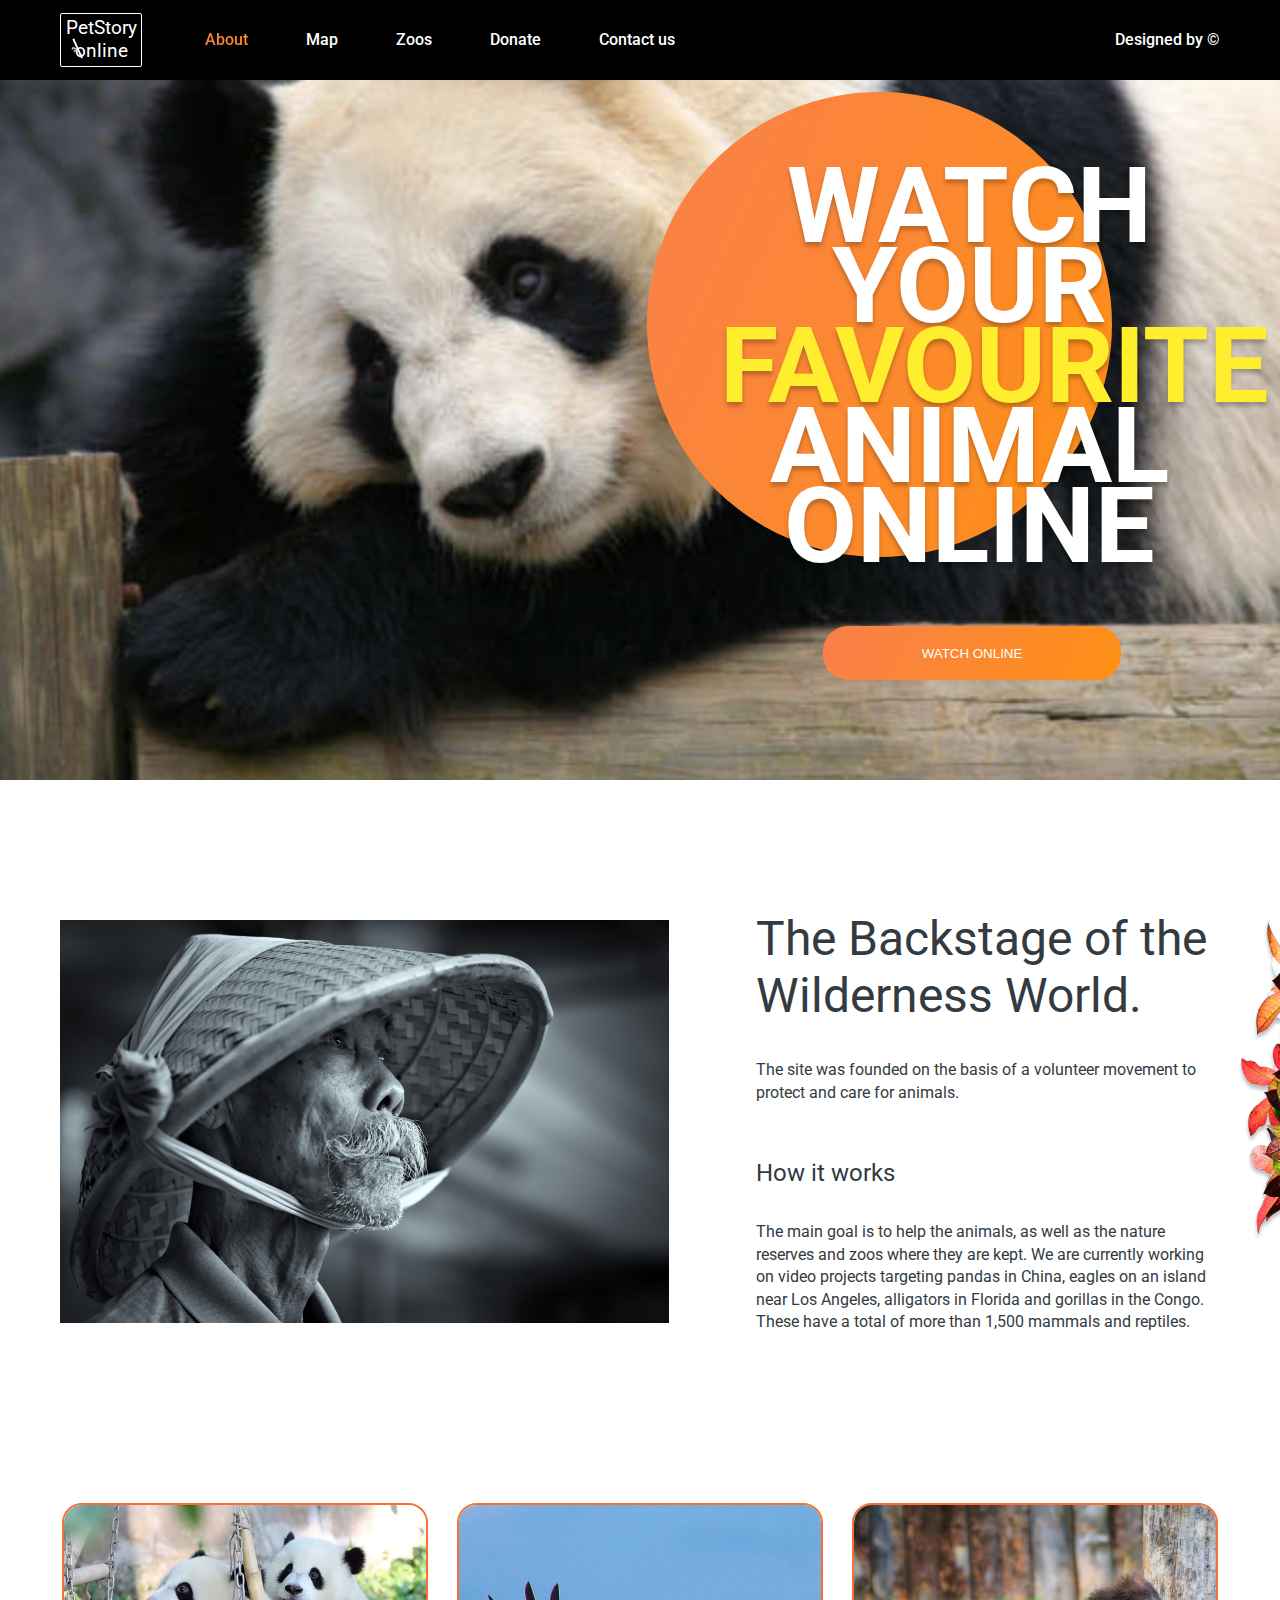
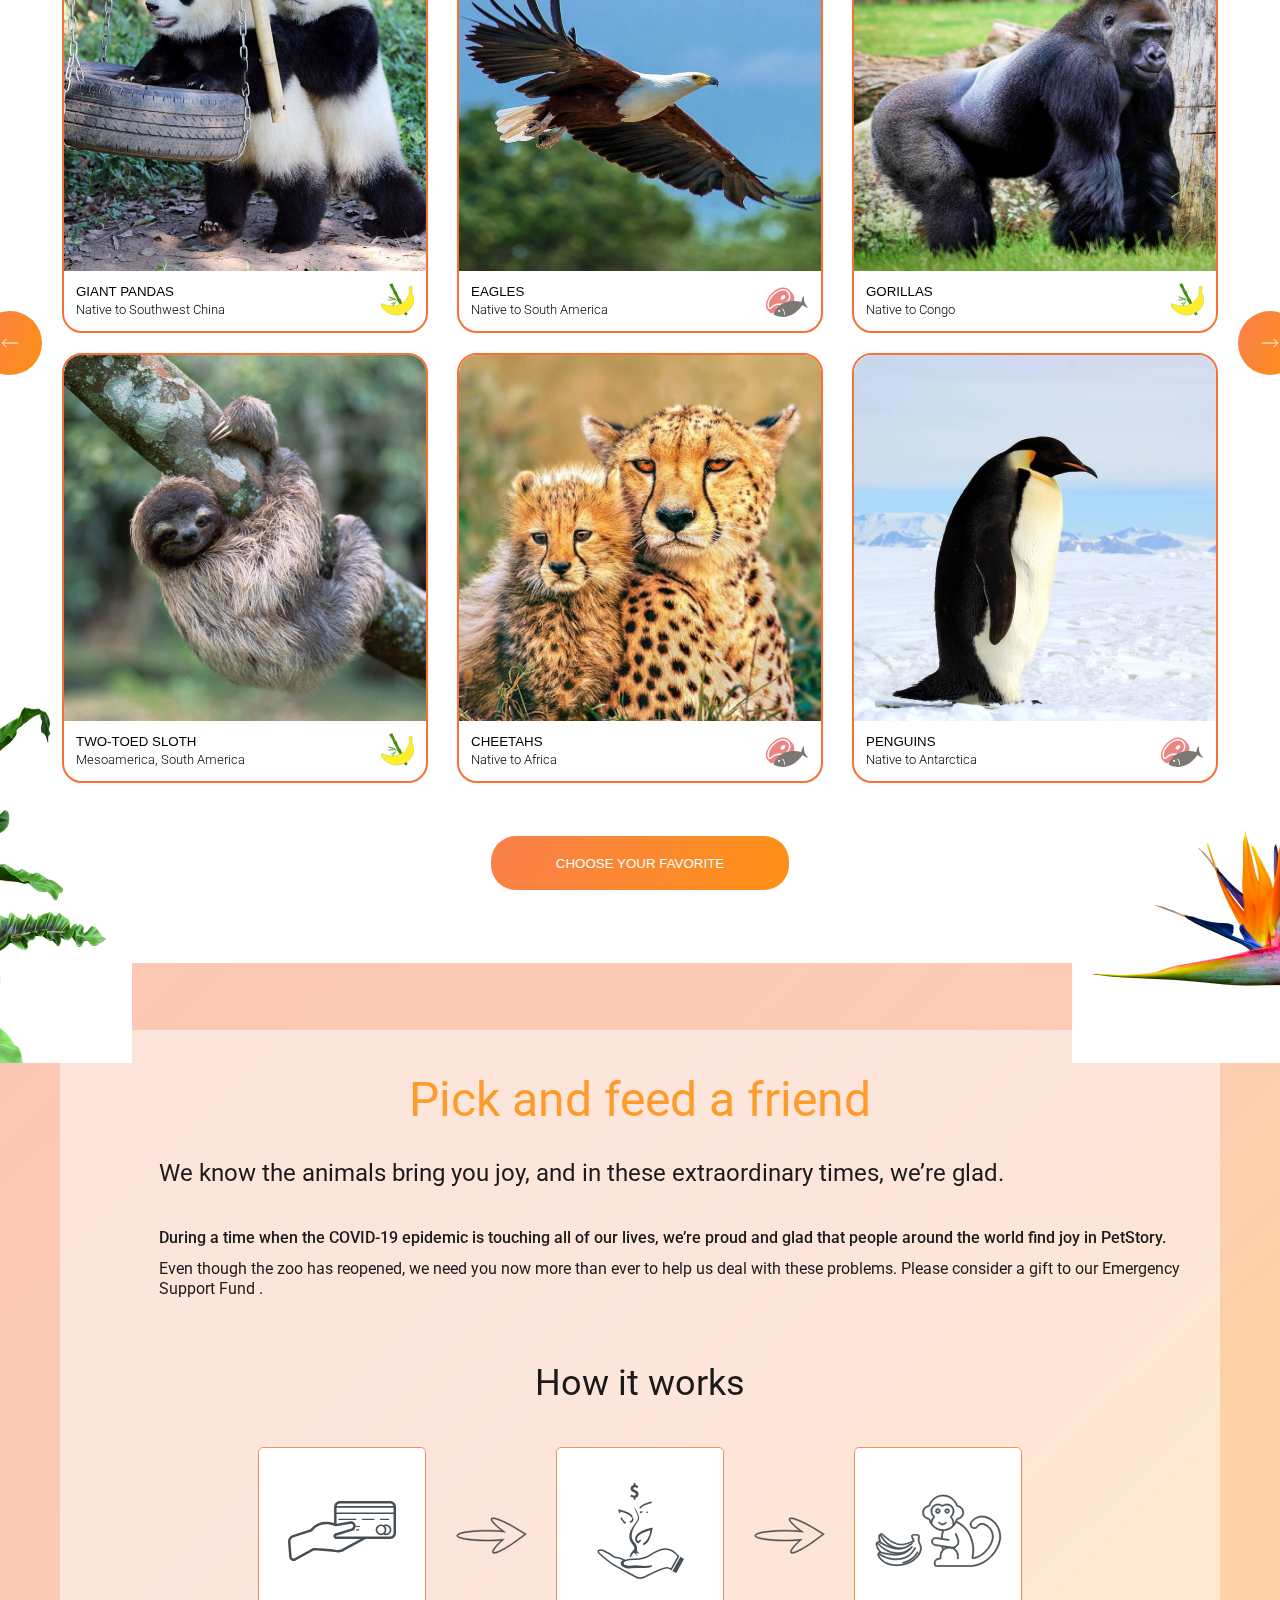
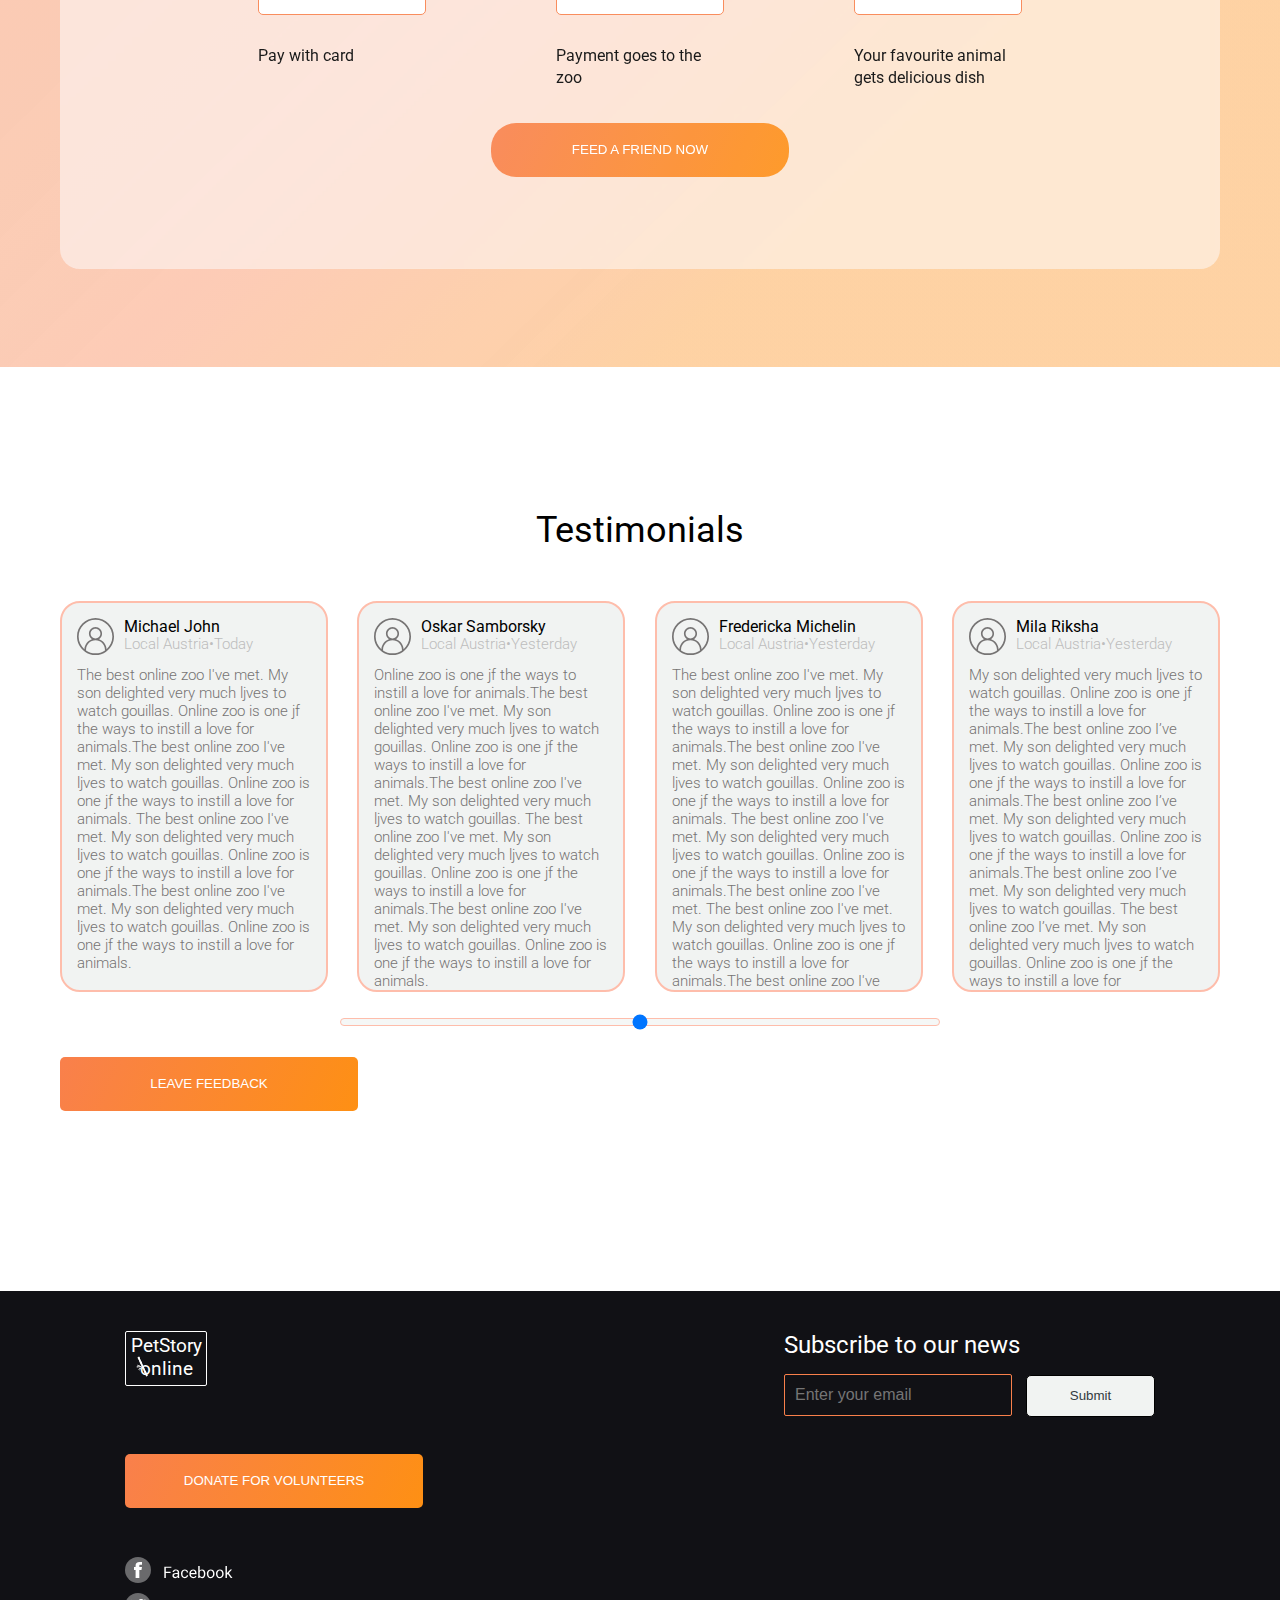
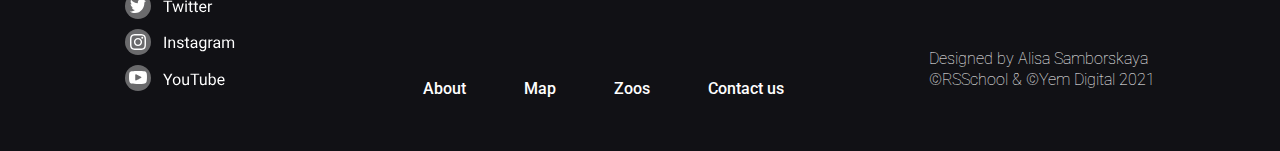
==== commit 1f776223: "refactor: correct paths" ====
--- a/pages/petstory/index.html
+++ b/pages/petstory/index.html
@@ -21,7 +21,7 @@
             </a>
           </div>
           <div class="logo-bambuk">
-            <img src="/assets/icons/header/bamboo.svg" alt="bamboo-icon">
+            <img src="../../assets/icons/header/bamboo.svg" alt="bamboo-icon">
           </div>
           <div>
             <ul class="menu-list">
@@ -41,10 +41,10 @@
     <main class="page">
       <section class="page-watchonline container">
         <div class="watchonline-mainimage">
-          <img src="/assets/images/section watchonline/Giant Panda.jpeg" alt="Ellips">
+          <img src="../../assets/images/section watchonline/Giant Panda.jpeg" alt="Ellips">
         </div>
         <div class="watchonline-ellipse">
-          <img src="/assets/images/section watchonline/Ellipse 6.svg" alt="Ellips">
+          <img src="../../assets/images/section watchonline/Ellipse 6.svg" alt="Ellips">
         </div>
         <div class="watchonline-text">
           <p>Watch your <span>favourite</span> animal online</p>
@@ -54,7 +54,7 @@
       <section class="page-howitworks container">
         <div class="howitworks-block">
           <div class="howitworks-block_image">
-            <img src="/assets/images/section howitworks/bamboo-cap.jpeg" alt="Ellips">
+            <img src="../../assets/images/section howitworks/bamboo-cap.jpeg" alt="Ellips">
           </div>
           <div class="howitworks-block_text">
             <h2>The Backstage of the Wilderness World.</h2>
@@ -64,21 +64,21 @@
           </div>
         </div>
         <div class="howitworks-flower">
-          <img src="/assets/images/section howitworks/flower_foto1.jpeg" alt="Flower">
+          <img src="../../assets/images/section howitworks/flower_foto1.jpeg" alt="Flower">
         </div>
       </section>
       <section class="page-chooseanimal container">
         <div class="chooseanimal-flower_left">
-          <img src="/assets/images/section chooseanimal/palm_foto.jpeg" alt="Palm">
+          <img src="../../assets/images/section chooseanimal/palm_foto.jpeg" alt="Palm">
         </div>
         <div class="chooseanimal-mainblock">
         <div class="chooseanimal-arrow">
-          <button type="button"><img src="/assets/icons/section chooseanimal/arrow.svg" alt="Button with left arrow"></button>
+          <button type="button"><img src="../../assets/icons/section chooseanimal/arrow.svg" alt="Button with left arrow"></button>
         </div>
         <div class="chooseanimal-cards">
           <div class="chooseanimal-card">
             <div class="card-image">
-              <img src="/assets/images/section chooseanimal/giant-pandas.jpeg" alt="Giant pandas">
+              <img src="../../assets/images/section chooseanimal/giant-pandas.jpeg" alt="Giant pandas">
             </div>
             <div class="card-bottom">
               <div class="bottom-text" >
@@ -86,13 +86,13 @@
                 <small>Native to Southwest China</small>
               </div>
               <div class="bottom-icon">
-                <img src="/assets/icons/section chooseanimal/banana-bamboo_icon.svg" alt="Banana Icon">
-              </div>
-            </div>
-          </div>
-          <div class="chooseanimal-card">
-            <div class="card-image">
-              <img src="/assets/images/section chooseanimal/eagles.jpeg" alt="Eagles">
+                <img src="../../assets/icons/section chooseanimal/banana-bamboo_icon.svg" alt="Banana Icon">
+              </div>
+            </div>
+          </div>
+          <div class="chooseanimal-card">
+            <div class="card-image">
+              <img src="../../assets/images/section chooseanimal/eagles.jpeg" alt="Eagles">
             </div>
             <div class="card-bottom">
               <div class="bottom-text" >
@@ -100,13 +100,13 @@
                 <small>Native to South America</small>
               </div>
               <div class="bottom-icon">
-                <img src="/assets/icons/section chooseanimal/meet-fish_icon.svg" alt="Meat & Fish Icon">
-              </div>
-            </div>
-          </div>
-          <div class="chooseanimal-card">
-            <div class="card-image">
-              <img src="/assets/images/section chooseanimal/gorillas.jpeg" alt="Gorillas">
+                <img src="../../assets/icons/section chooseanimal/meet-fish_icon.svg" alt="Meat & Fish Icon">
+              </div>
+            </div>
+          </div>
+          <div class="chooseanimal-card">
+            <div class="card-image">
+              <img src="../../assets/images/section chooseanimal/gorillas.jpeg" alt="Gorillas">
             </div>
             <div class="card-bottom">
               <div class="bottom-text" >
@@ -114,13 +114,13 @@
                 <small>Native to Congo</small>
               </div>
               <div class="bottom-icon">
-                <img src="/assets/icons/section chooseanimal/banana-bamboo_icon.svg" alt="Banana Icon">
-              </div>
-            </div>
-          </div>
-          <div class="chooseanimal-card">
-            <div class="card-image">
-              <img src="/assets/images/section chooseanimal/sloth.jpeg" alt="Sloth">
+                <img src="../../assets/icons/section chooseanimal/banana-bamboo_icon.svg" alt="Banana Icon">
+              </div>
+            </div>
+          </div>
+          <div class="chooseanimal-card">
+            <div class="card-image">
+              <img src="../../assets/images/section chooseanimal/sloth.jpeg" alt="Sloth">
             </div>
             <div class="card-bottom">
               <div class="bottom-text" >
@@ -128,13 +128,13 @@
                 <small>Mesoamerica, South America</small>
               </div>
               <div class="bottom-icon">
-                <img src="/assets/icons/section chooseanimal/banana-bamboo_icon.svg" alt="BananaIcon">
-              </div>
-            </div>
-          </div>
-          <div class="chooseanimal-card">
-            <div class="card-image">
-              <img src="/assets/images/section chooseanimal/chitahs.png" alt="Cheetahs">
+                <img src="../../assets/icons/section chooseanimal/banana-bamboo_icon.svg" alt="BananaIcon">
+              </div>
+            </div>
+          </div>
+          <div class="chooseanimal-card">
+            <div class="card-image">
+              <img src="../../assets/images/section chooseanimal/chitahs.png" alt="Cheetahs">
             </div>
             <div class="card-bottom">
               <div class="bottom-text" >
@@ -142,13 +142,13 @@
                 <small>Native to Africa</small>
               </div>
               <div class="bottom-icon">
-                <img src="/assets/icons/section chooseanimal/meet-fish_icon.svg" alt="Meat & Fish Icon">
-              </div>
-            </div>
-          </div>
-          <div class="chooseanimal-card">
-            <div class="card-image">
-              <img src="/assets/images/section chooseanimal/penguins.jpeg" alt="Penguins">
+                <img src="../../assets/icons/section chooseanimal/meet-fish_icon.svg" alt="Meat & Fish Icon">
+              </div>
+            </div>
+          </div>
+          <div class="chooseanimal-card">
+            <div class="card-image">
+              <img src="../../assets/images/section chooseanimal/penguins.jpeg" alt="Penguins">
             </div>
             <div class="card-bottom">
               <div class="bottom-text" >
@@ -156,20 +156,20 @@
                 <small>Native to Antarctica</small>
               </div>
               <div class="bottom-icon">
-                <img src="/assets/icons/section chooseanimal/meet-fish_icon.svg" alt="Meat & Fish Icon">
+                <img src="../../assets/icons/section chooseanimal/meet-fish_icon.svg" alt="Meat & Fish Icon">
               </div>
             </div>
           </div>
         </div>
         <div class="chooseanimal-arrow">
-          <button type="button"><img src="/assets/icons/section chooseanimal/arrow2.svg" alt="Button with right arrow"></button>
+          <button type="button"><img src="../../assets/icons/section chooseanimal/arrow2.svg" alt="Button with right arrow"></button>
         </div>
         </div>
         <div class="chooseanima-button">
           <button class="button-orange button-orange_round" type="button">Choose your favorite</button>
         </div>
         <div class="chooseanimal-flower_right">
-          <img src="/assets/images/section chooseanimal/strelitzia 1.jpeg" alt="Strelitzia">
+          <img src="../../assets/images/section chooseanimal/strelitzia 1.jpeg" alt="Strelitzia">
         </div>
       </section>
       <section class="page-feedfriend container">
@@ -192,21 +192,21 @@
             <h3>How it works </h3>
             <div class="schema-cards">
               <div class="schema-card">
-                <div class="card-icon"><img src="/assets/icons/section feedfriend/pay.svg" alt="Pay icon"></div>
+                <div class="card-icon"><img src="../../assets/icons/section feedfriend/pay.svg" alt="Pay icon"></div>
                 <div class="card-iconpay">Pay with card</div>
               </div>
               <div class="card-iconarrow">
-                <img src="/assets/icons/section feedfriend/arrow.svg" alt="Arrow">
+                <img src="../../assets/icons/section feedfriend/arrow.svg" alt="Arrow">
               </div>
               <div class="schema-card">
-                <div class="card-icon"><img src="/assets/icons/section feedfriend/zoo.svg" alt="Zoo icon"></div>
+                <div class="card-icon"><img src="../../assets/icons/section feedfriend/zoo.svg" alt="Zoo icon"></div>
                 <div class="card-iconpay">Payment goes to the zoo</div>
               </div>
               <div class="card-iconarrow">
-                <img src="/assets/icons/section feedfriend/arrow.svg" alt="Arrow">
+                <img src="../../assets/icons/section feedfriend/arrow.svg" alt="Arrow">
               </div>
               <div class="schema-card">
-                <div class="card-icon"><img src="/assets/icons/section feedfriend/monkey.svg" alt="Monkey icon"></div>
+                <div class="card-icon"><img src="../../assets/icons/section feedfriend/monkey.svg" alt="Monkey icon"></div>
                 <div class="card-iconpay">Your favourite animal gets delicious dish</div>
               </div>
             </div>
@@ -224,7 +224,7 @@
             <div class="testimonials-card">
               <div class="testimonials-cardtop">
                 <div class="testimonials-cardicon">
-                  <img src="/assets/icons/section testimonials/user_icon.svg" alt="User icon">
+                  <img src="../../assets/icons/section testimonials/user_icon.svg" alt="User icon">
                 </div>
                 <div class="card-top top-text">
                   <div class="top-name"></div>
@@ -245,7 +245,7 @@
             <div class="testimonials-card">
               <div class="testimonials-cardtop">
                 <div class="testimonials-cardicon">
-                  <img src="/assets/icons/section testimonials/user_icon.svg" alt="User icon">
+                  <img src="../../assets/icons/section testimonials/user_icon.svg" alt="User icon">
                 </div>
                 <div class="card-top top-text">
                   <div class="top-name"></div>
@@ -266,7 +266,7 @@
             <div class="testimonials-card">
               <div class="testimonials-cardtop">
                 <div class="testimonials-cardicon">
-                  <img src="/assets/icons/section testimonials/user_icon.svg" alt="User icon">
+                  <img src="../../assets/icons/section testimonials/user_icon.svg" alt="User icon">
                 </div>
                 <div class="card-top top-text">
                   <div class="top-name"></div>
@@ -288,7 +288,7 @@
             <div class="testimonials-card">
               <div class="testimonials-cardtop">
                 <div class="testimonials-cardicon">
-                  <img src="/assets/icons/section testimonials/user_icon.svg" alt="User icon">
+                  <img src="../../assets/icons/section testimonials/user_icon.svg" alt="User icon">
                 </div>
                 <div class="card-top top-text">
                   <div class="top-name"></div>
@@ -314,7 +314,7 @@
             <button class="button-orange" type="button">leave feedback</button>
           </div>
           <div class="testimonials-flower">
-            <img src="/assets/images/section testimonials/leav_foto.jpeg" alt="Leaf">
+            <img src="../../assets/images/section testimonials/leav_foto.jpeg" alt="Leaf">
           </div>
         </div>
       </section>
@@ -328,17 +328,17 @@
               </a>
             </div>
             <div class="footerlogo-bambuk">
-              <img src="/assets/icons/header/bamboo.svg" alt="bamboo-icon">
+              <img src="../../assets/icons/header/bamboo.svg" alt="bamboo-icon">
             </div>
             <div class="footer-button">
               <button class="button-orange" type="button">donate for volunteers</button>
             </div>
             <div class="footer-contactlist">
               <ul>
-                <li class="contactlist-item"><img src="/assets/icons/footer/facebook.svg" alt="Facebook"></li>
-                <li class="contactlist-item"><img src="/assets/icons/footer/twitter.svg" alt="Twitter"></li>
-                <li class="contactlist-item"><img src="/assets/icons/footer/instagram.svg" alt="Instagram"></li>
-                <li class="contactlist-item"><img src="/assets/icons/footer/youtube.svg" alt="YouTube"></li>
+                <li class="contactlist-item"><img src="../../assets/icons/footer/facebook.svg" alt="Facebook"></li>
+                <li class="contactlist-item"><img src="../../assets/icons/footer/twitter.svg" alt="Twitter"></li>
+                <li class="contactlist-item"><img src="../../assets/icons/footer/instagram.svg" alt="Instagram"></li>
+                <li class="contactlist-item"><img src="../../assets/icons/footer/youtube.svg" alt="YouTube"></li>
               </ul>
             </div>
           </div>
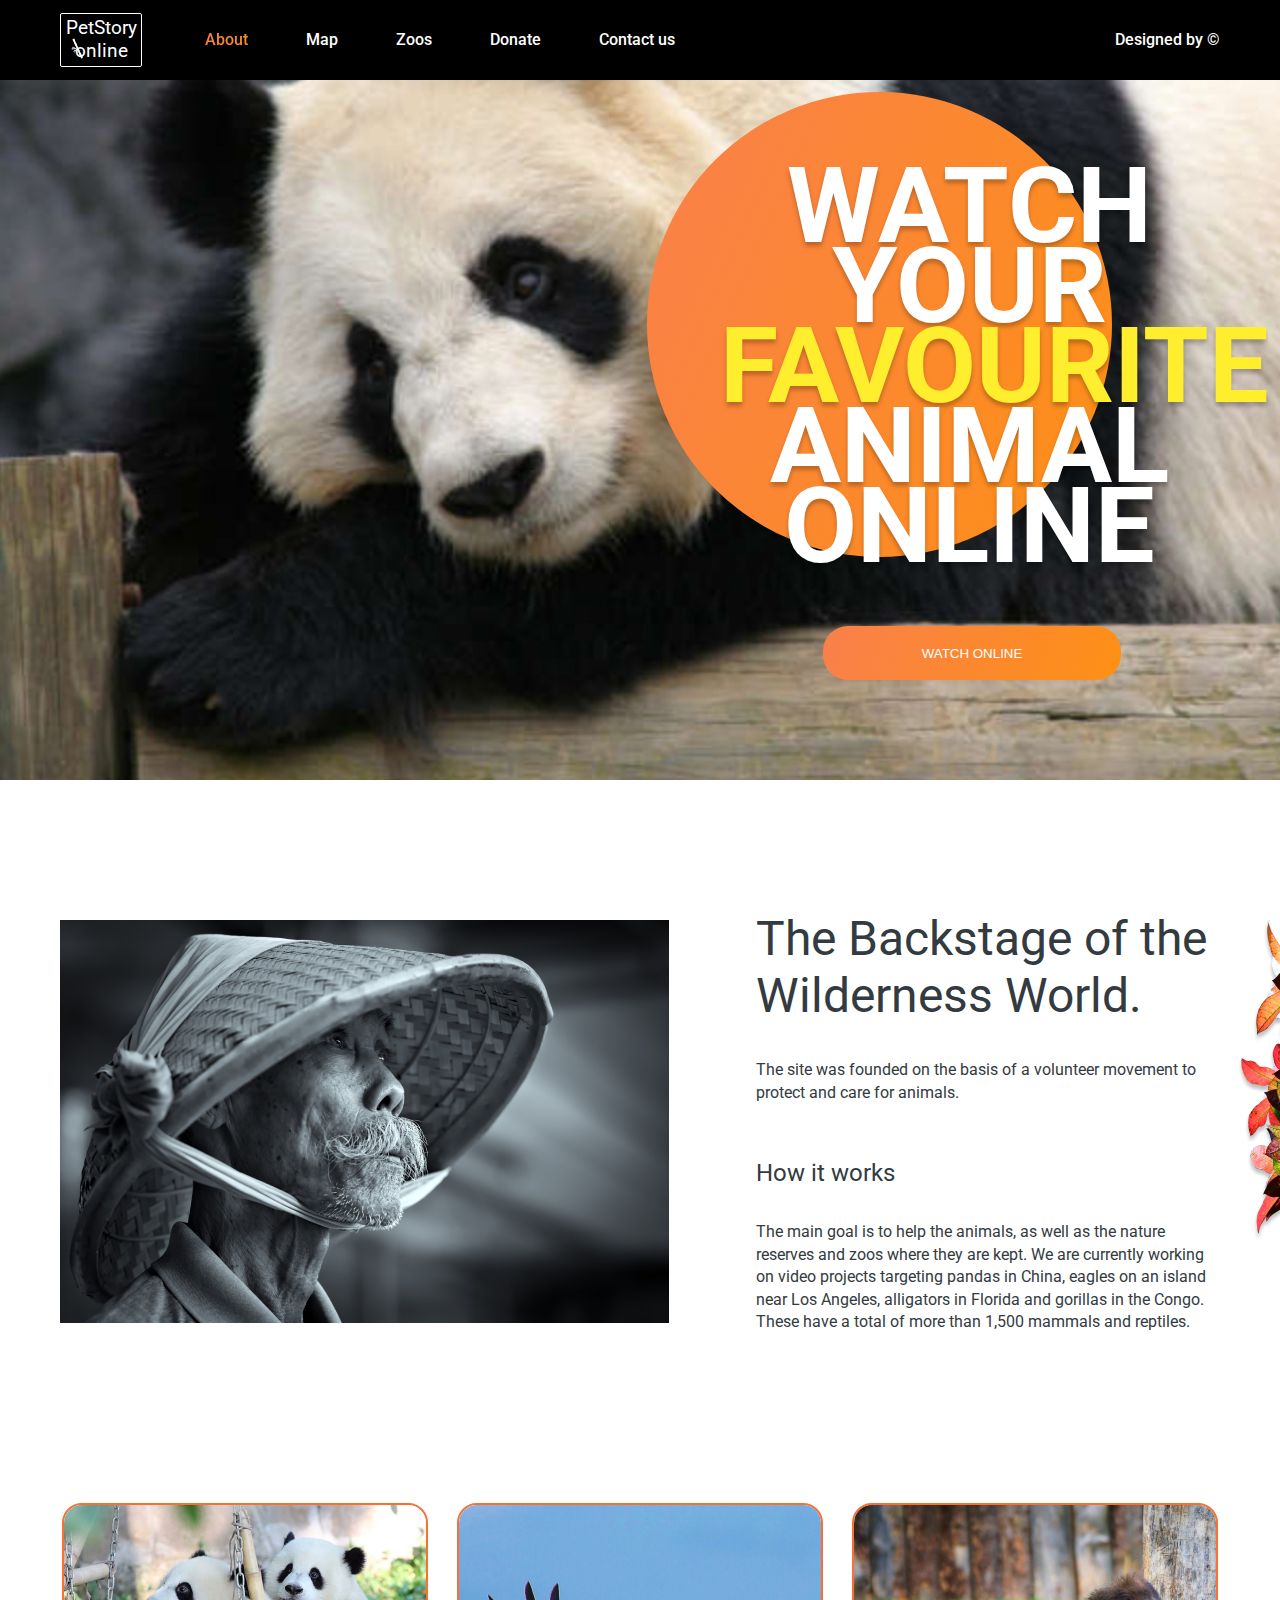
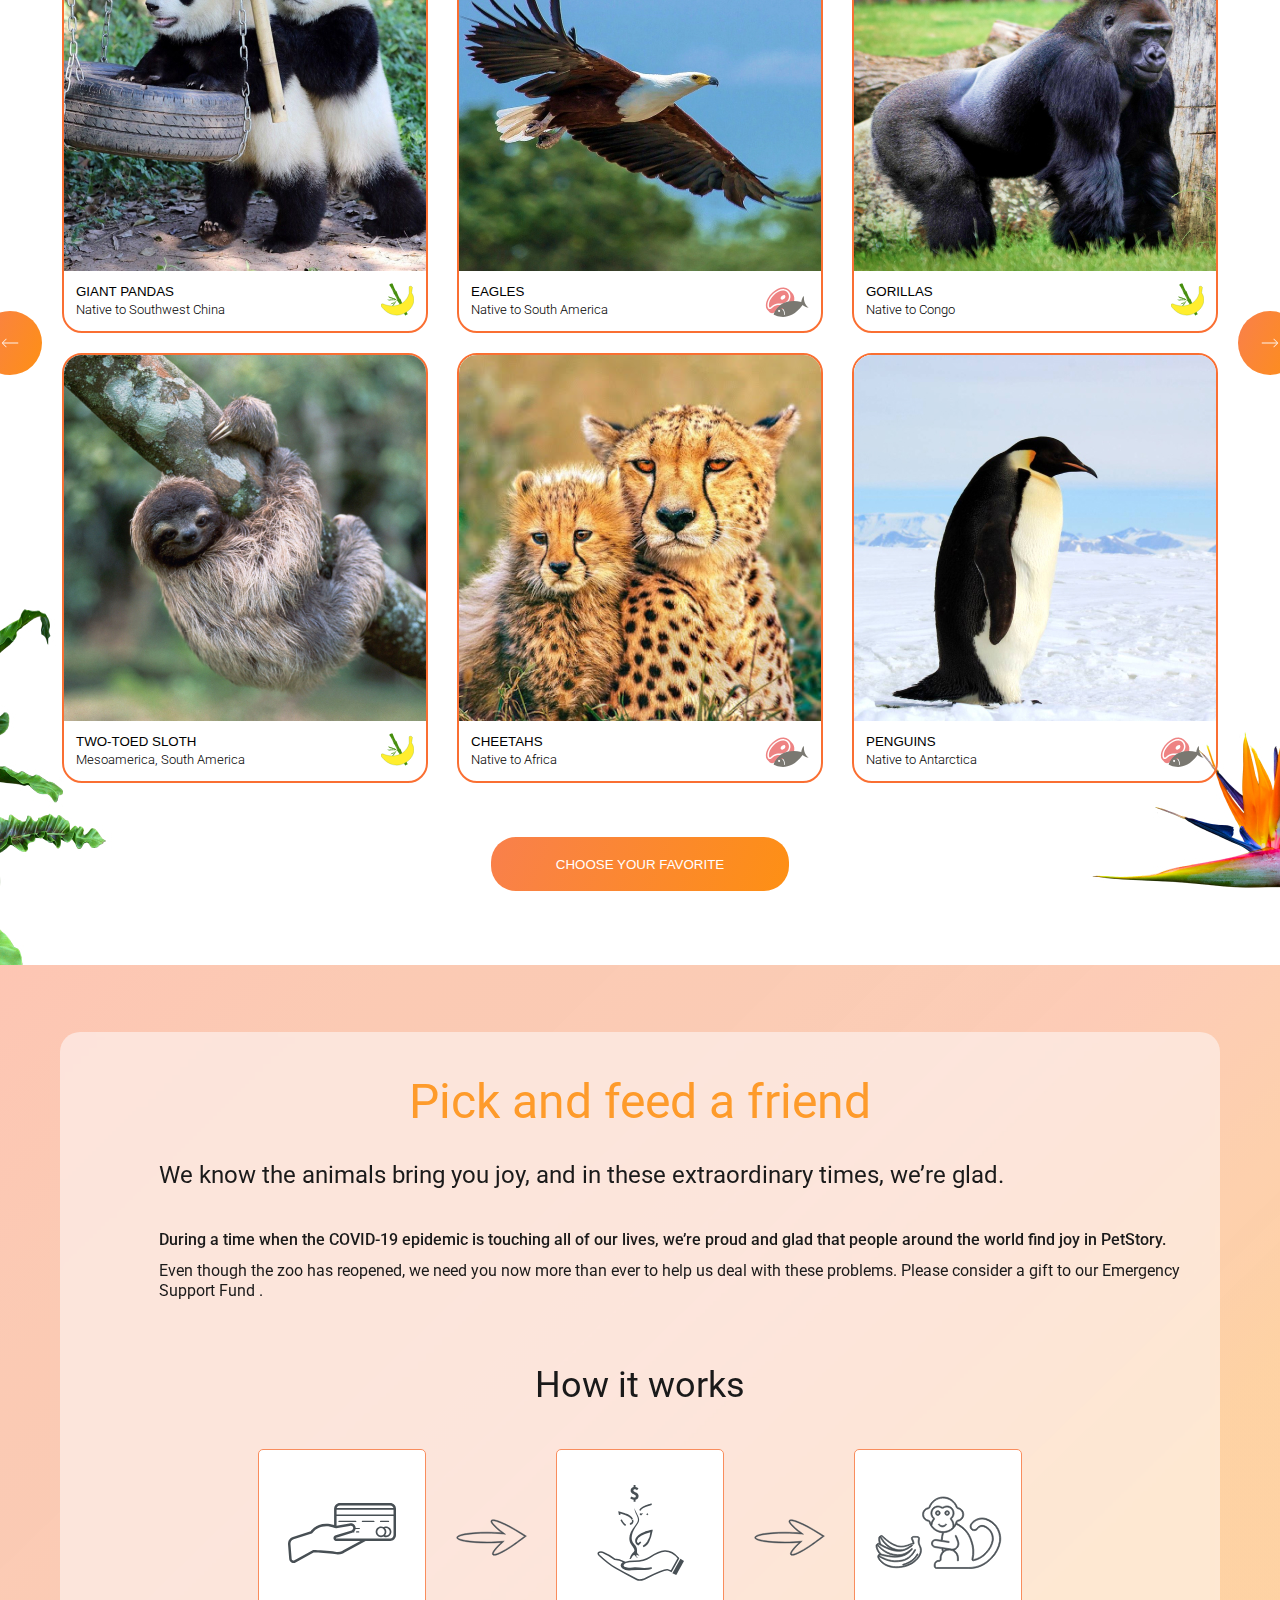
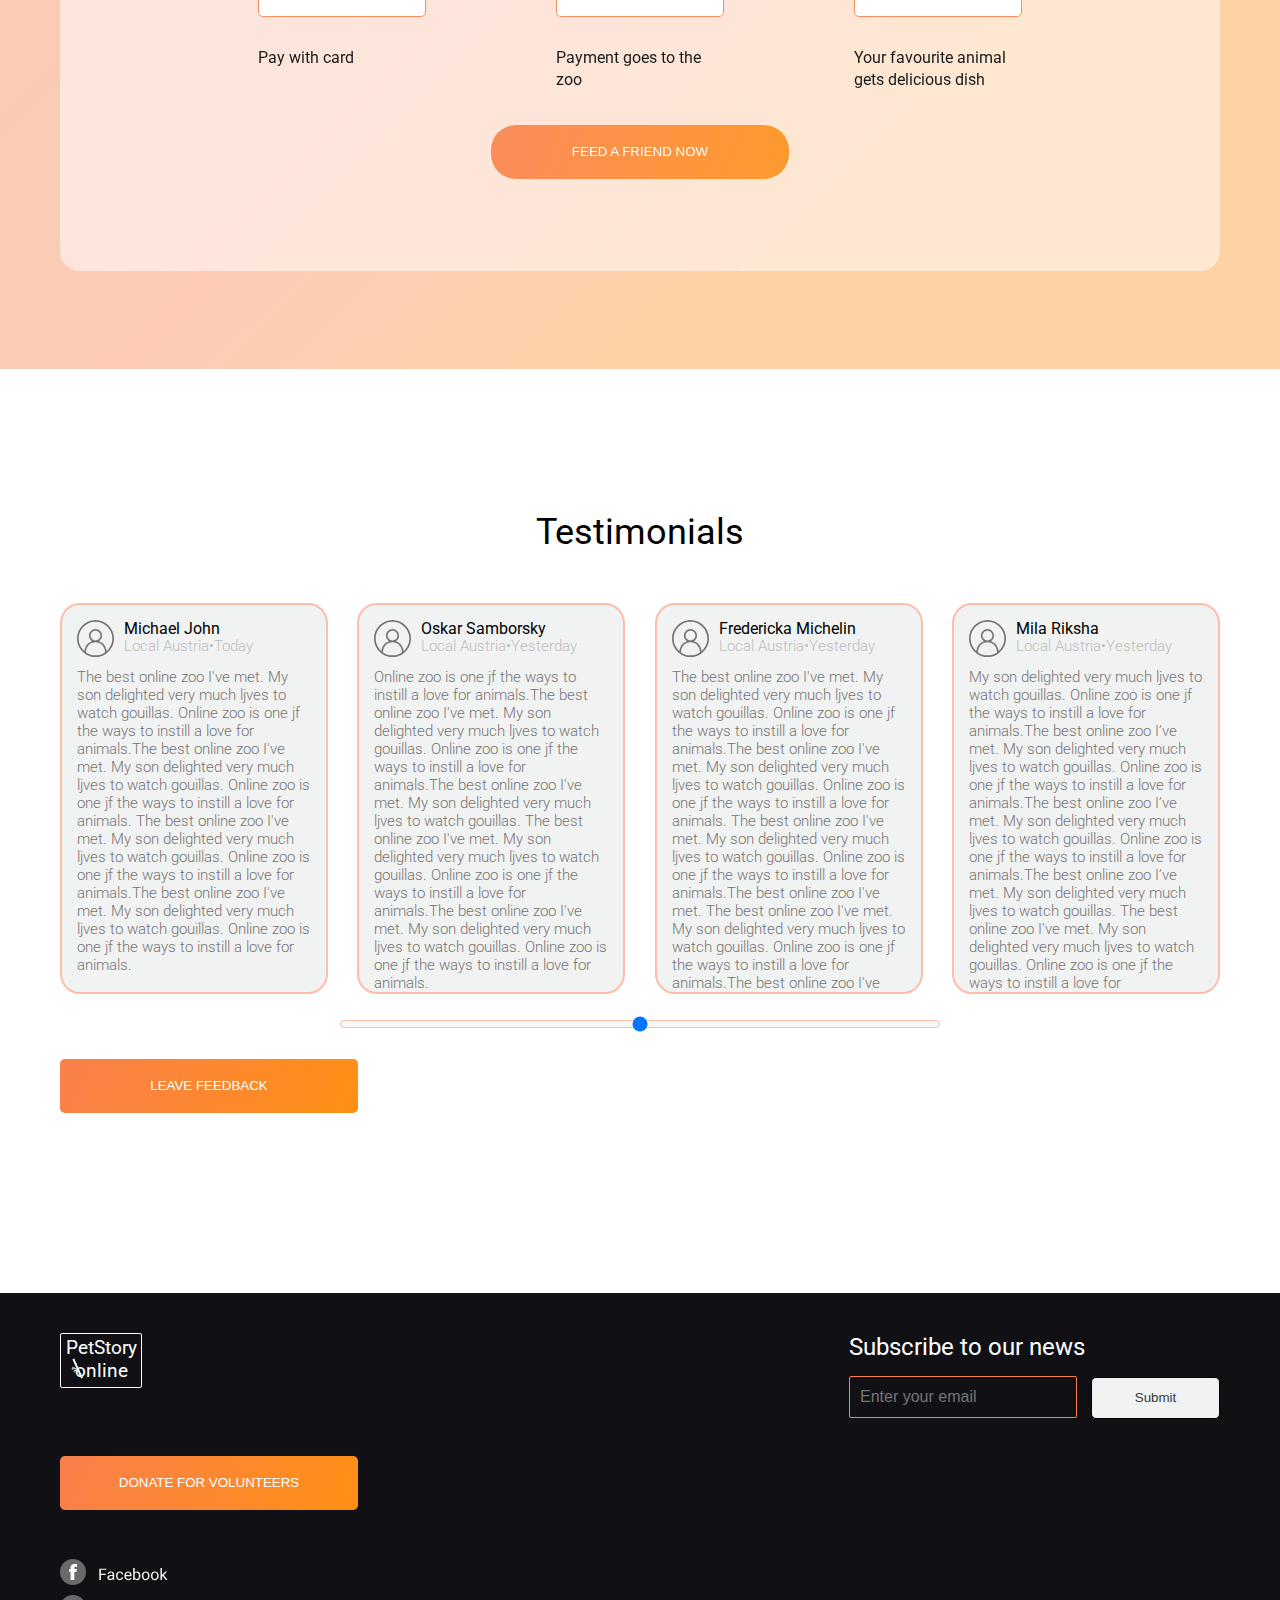
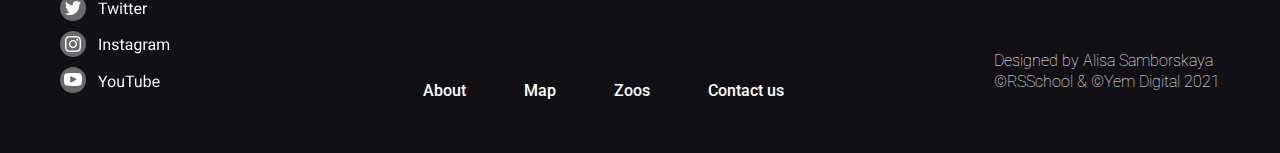
==== commit 674f66ef: "fix: styles and petstory links" ====
--- a/pages/petstory/index.html
+++ b/pages/petstory/index.html
@@ -4,7 +4,7 @@
   <meta charset="UTF-8">
   <meta http-equiv="X-UA-Compatible" content="IE=edge">
   <meta name="viewport" content="width=device-width, initial-scale=1.0">
-  <link rel="stylesheet" href="/pages/petstory/style.css">
+  <link rel="stylesheet" href="style.css">
   <link rel="preconnect" href="https://fonts.googleapis.com">
   <link rel="preconnect" href="https://fonts.gstatic.com" crossorigin>
   <link href="https://fonts.googleapis.com/css2?family=Roboto:wght@300;400;500;700&display=swap" rel="stylesheet">
@@ -16,7 +16,7 @@
       <div class="header__container container">
         <nav class="header-menu">
           <div class="header-logo">
-            <a href="/pages/petstory/index.html">
+            <a href="/online-zoo/pages/petstory/">
                 <h1>PetStory online</h1>
             </a>
           </div>
@@ -165,7 +165,7 @@
           <button type="button"><img src="../../assets/icons/section chooseanimal/arrow2.svg" alt="Button with right arrow"></button>
         </div>
         </div>
-        <div class="chooseanima-button">
+        <div class="chooseanimal-button">
           <button class="button-orange button-orange_round" type="button">Choose your favorite</button>
         </div>
         <div class="chooseanimal-flower_right">
@@ -323,7 +323,7 @@
         <div class="footer-mainblock">
           <div class="footer-contactus">
             <div class="footer-logo">
-              <a href="/pages/petstory/index.html">
+              <a href="/online-zoo/pages/petstory/index.html">
               <p>PetStory online</p>
               </a>
             </div>
@@ -368,7 +368,6 @@
           </div>
         </div>
     </footer>
-    <!-- </div> -->
   </div>
 </body>
 </html>--- a/pages/petstory/style.css
+++ b/pages/petstory/style.css
@@ -320,7 +320,7 @@
   justify-content: flex-end;
   align-items:flex-end;
   z-index: 2;
-  bottom: -100px;
+  bottom: 0px;
   left: 0px;
 }
 
@@ -330,7 +330,7 @@
   justify-content: flex-end;
   align-items:flex-end;
   z-index: 2;
-  bottom: -100px;
+  bottom: 0px;
   right: 0px;
 }
 
@@ -419,11 +419,12 @@
   line-height: 120%;
 }
 
-.chooseanima-button {
+.chooseanimal-button {
   display: flex;
   justify-content: center;
   align-items: center;
   margin: 80px 0px 100px 0px;
+  border: 1px solid red;
 }
 
 .page-feedfriend {
@@ -611,10 +612,10 @@
 footer {
   background-color: #111115;
   color: #FFFFFF;
-
 }
 
 .footer-mainblock {
+  width: 100%;
   display: flex;
   justify-content: space-between;
   flex-direction: row;
